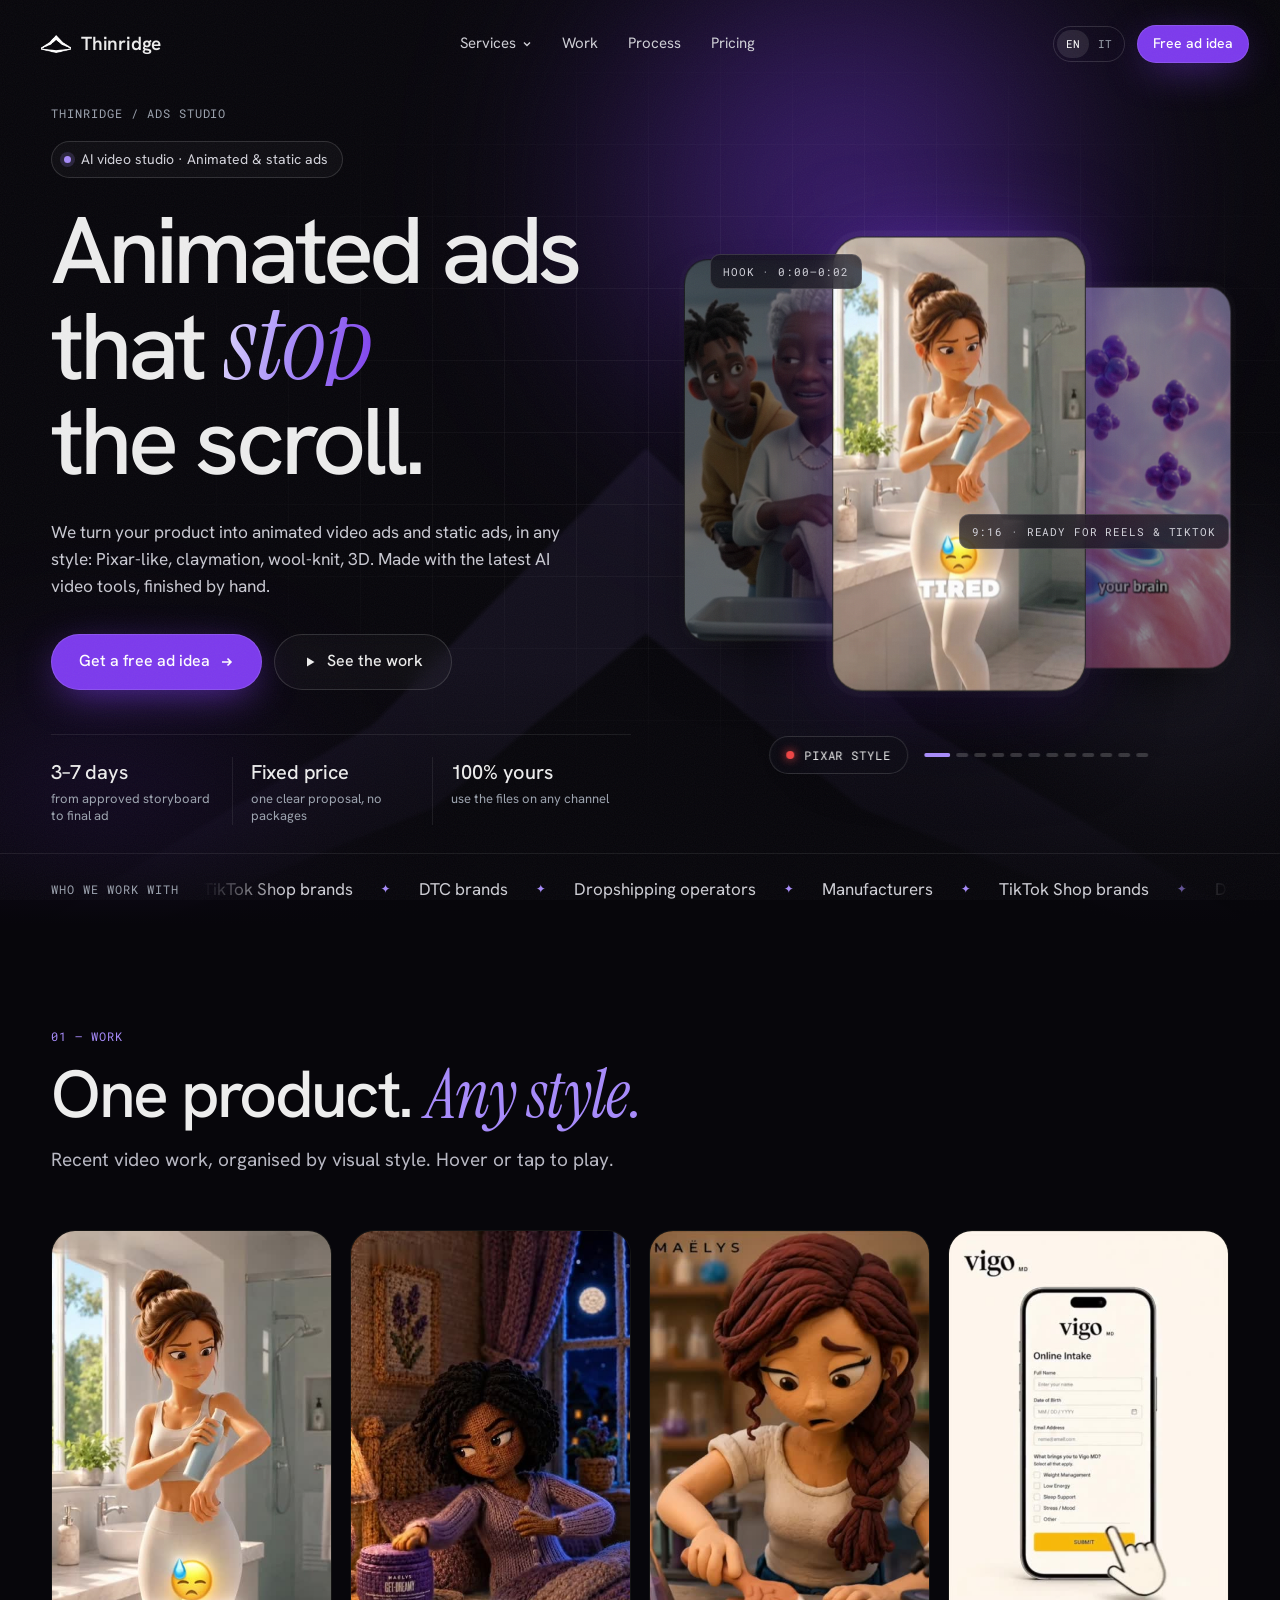
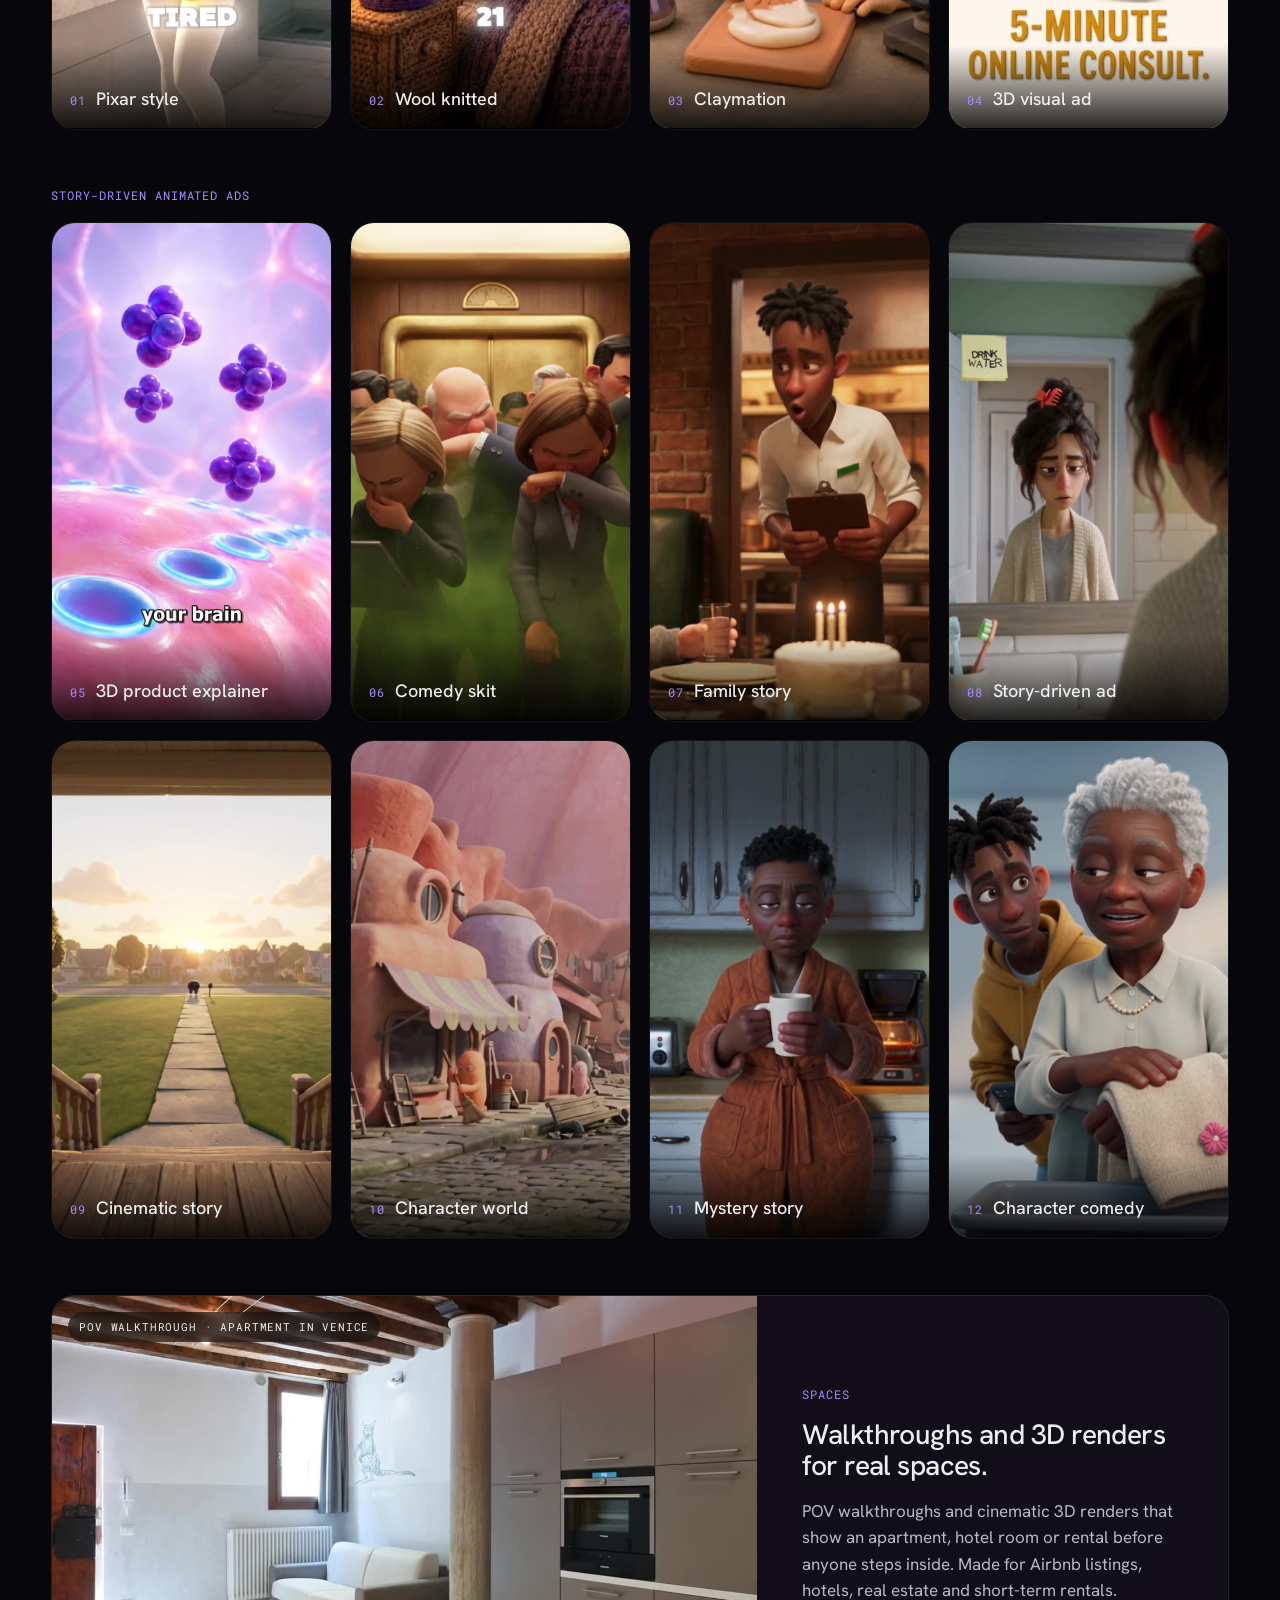
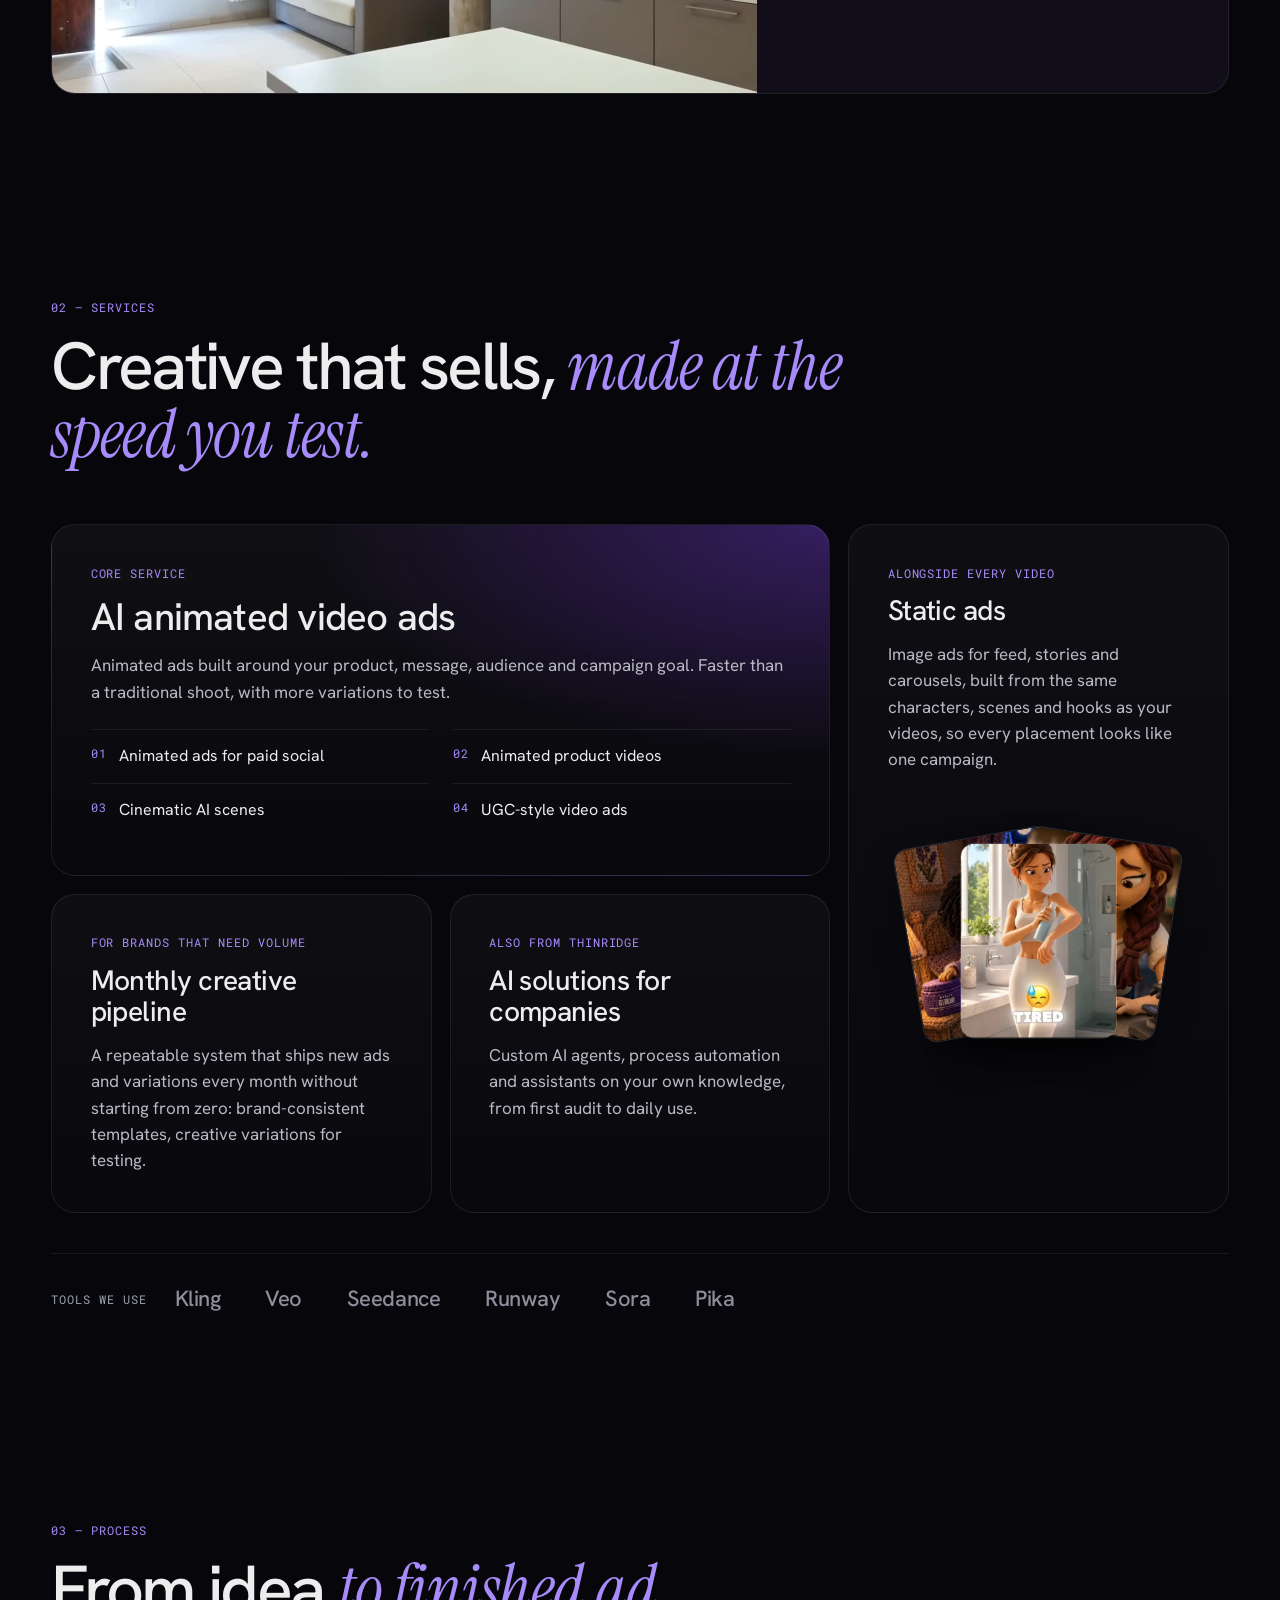
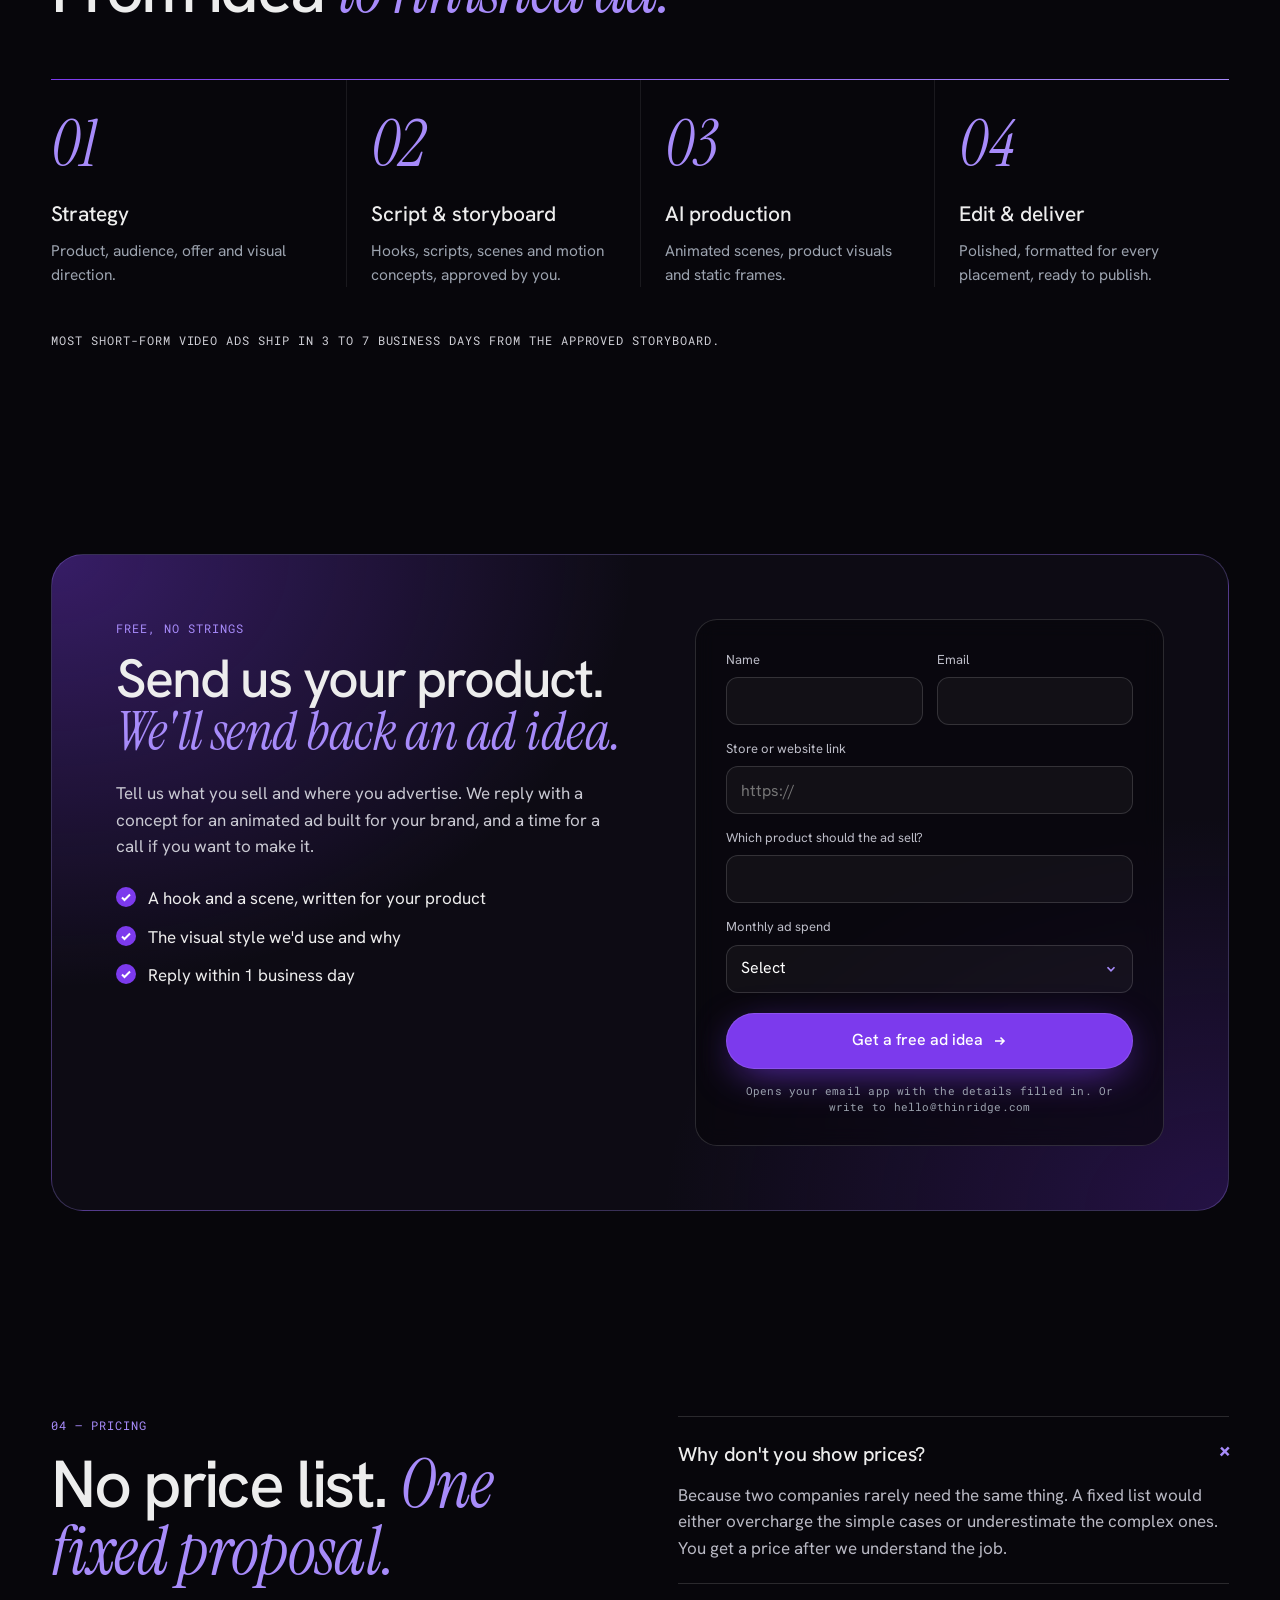
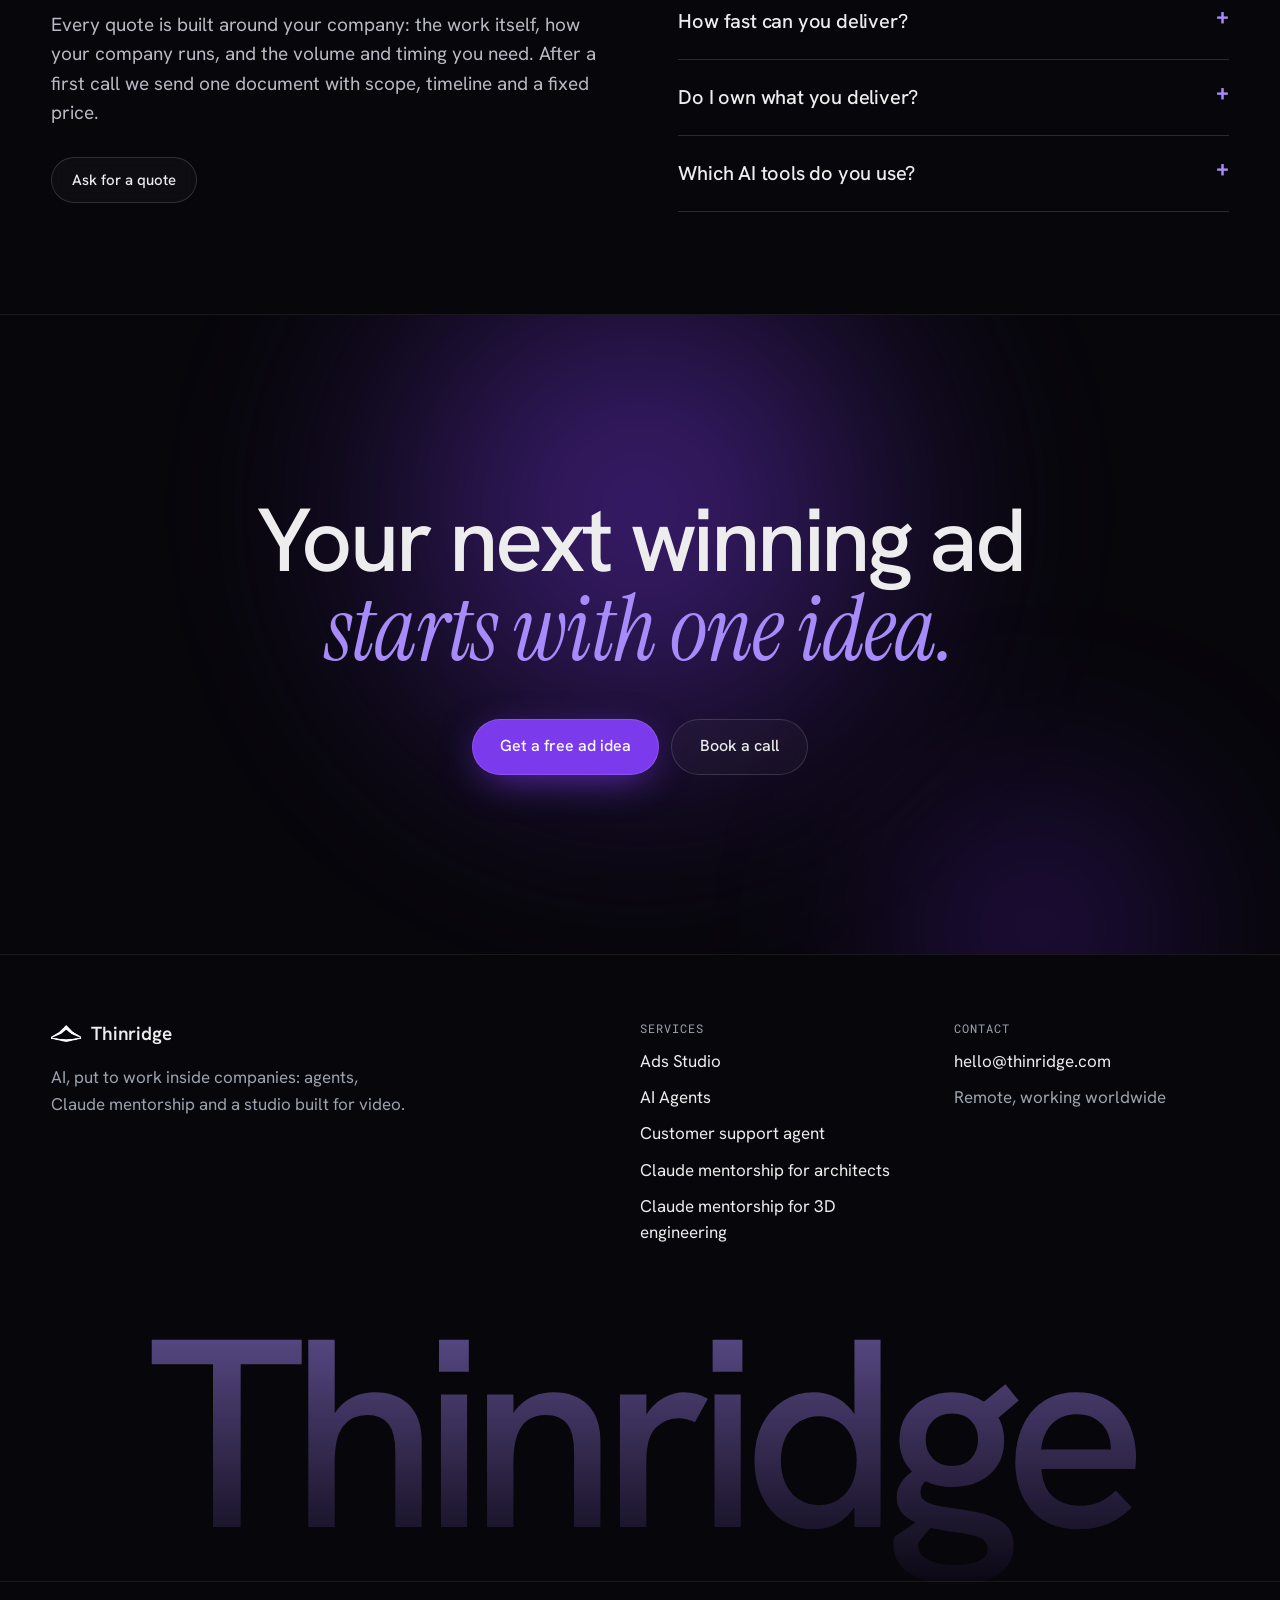
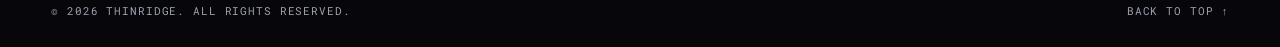
==== ads/index.html @ 6fb0a136 "Multi-page site: homepage, 5 service pages, Ads Studio moved to /ads/ with 8 new reels" ====
<!doctype html>
<html lang="en">
<head>
<meta charset="utf-8" />
<meta name="viewport" content="width=device-width, initial-scale=1, viewport-fit=cover" />
<title>Ads Studio — Thinridge · AI animated video ads &amp; static ads</title>
<meta name="description" content="Thinridge Ads Studio: AI animated video ads and static ads, made with the latest AI video tools and finished by hand." />
<meta name="theme-color" content="#07060b" />
<meta property="og:title" content="Ads Studio — Thinridge · AI animated video ads &amp; static ads" />
<meta property="og:description" content="Thinridge Ads Studio: AI animated video ads and static ads, made with the latest AI video tools and finished by hand." />
<meta property="og:image" content="../assets/og.jpg" />
<link rel="icon" type="image/svg+xml" href="../assets/favicon.svg" />
<link rel="preconnect" href="https://fonts.googleapis.com" />
<link rel="preconnect" href="https://fonts.gstatic.com" crossorigin />
<link href="https://fonts.googleapis.com/css2?family=Hanken+Grotesk:wght@400;500;600&family=Instrument+Serif:ital@0;1&family=Roboto+Mono:wght@400;500&display=swap" rel="stylesheet" />
<link rel="stylesheet" href="../styles.css" />
<link rel="preload" as="image" href="../assets/reel-clay.jpg" />
</head>
<body data-title-it="Ads Studio — Thinridge · Video ads animate e static ads con l’AI">
<div class="grain" aria-hidden="true"></div>
<header class="nav" id="nav">
  <a class="brand" href="../" aria-label="Thinridge home"><img src="../assets/mark-white.png" alt="" width="34" height="19" /><span>Thinridge</span></a>
  <nav class="nav-links" aria-label="Main">
    <div class="dd"><button class="dd-btn" aria-expanded="false" aria-haspopup="true"><span data-it="Servizi">Services</span><svg viewBox="0 0 10 10"><path d="M2 3.5 5 6.5 8 3.5" fill="none" stroke="currentColor" stroke-width="1.4"/></svg></button>
      <div class="dd-panel"><a href="../ads/" class="cur"><span class="dd-ico"><svg viewBox="0 0 24 24" fill="none" stroke="currentColor" stroke-width="1.6"><rect x="3" y="5" width="18" height="14" rx="3"/><path d="M10 9.2v5.6l4.8-2.8z" fill="currentColor"/></svg></span><span><b data-it="Ads Studio">Ads Studio</b><small data-it="Video ads animate e static ads con l’AI">AI animated video ads and static ads</small></span></a><a href="../ai-agents/"><span class="dd-ico"><svg viewBox="0 0 24 24" fill="none" stroke="currentColor" stroke-width="1.6"><circle cx="12" cy="12" r="3"/><circle cx="4.5" cy="5" r="1.8"/><circle cx="19.5" cy="5" r="1.8"/><circle cx="4.5" cy="19" r="1.8"/><circle cx="19.5" cy="19" r="1.8"/><path d="M6 6.3 9.8 10M18 6.3 14.2 10M6 17.7l3.8-3.7M18 17.7l-3.8-3.7"/></svg></span><span><b data-it="AI Agents">AI Agents</b><small data-it="Agenti su misura e automazione per la tua azienda">Custom agents and automation for your company</small></span></a><a href="../support-agent/"><span class="dd-ico"><svg viewBox="0 0 24 24" fill="none" stroke="currentColor" stroke-width="1.6"><path d="M4 5h16v11H9l-5 4z"/><path d="M8 9.5h8M8 12.5h5"/></svg></span><span><b data-it="Agente per il customer support">Customer support agent</b><small data-it="Un agente chat AI che risponde dalla tua conoscenza">An AI chat agent that answers from your knowledge</small></span></a><a href="../claude-for-architects/"><span class="dd-ico"><svg viewBox="0 0 24 24" fill="none" stroke="currentColor" stroke-width="1.6"><path d="M3 21h18M5 21V10l7-5 7 5v11M9 21v-6h6v6"/></svg></span><span><b data-it="Claude mentorship per architetti">Claude mentorship for architects</b><small data-it="Insegniamo agli studi di architettura a lavorare con Claude">Teaching architecture studios to work with Claude</small></span></a><a href="../claude-for-engineering/"><span class="dd-ico"><svg viewBox="0 0 24 24" fill="none" stroke="currentColor" stroke-width="1.6"><path d="M12 2.8 20 7.4v9.2L12 21.2 4 16.6V7.4z"/><path d="M4 7.4 12 12l8-4.6M12 12v9.2"/></svg></span><span><b data-it="Claude mentorship per l’ingegneria 3D">Claude mentorship for 3D engineering</b><small data-it="Claude nei flussi di lavoro 3D e strutturali">Claude for 3D and structural engineering workflows</small></span></a></div></div>
    <a href="#work" data-it="Lavori">Work</a><a href="#process" data-it="Processo">Process</a><a href="#pricing" data-it="Prezzi">Pricing</a>
  </nav>
  <div class="nav-right">
    <div class="lang" role="group" aria-label="Language"><button data-lang="en" class="on">EN</button><button data-lang="it">IT</button></div>
    <a class="btn btn-sm btn-primary" href="#idea" data-it="Idea gratis">Free ad idea</a>
    <button class="burger" aria-label="Menu" aria-expanded="false"><span></span><span></span></button>
  </div>
</header>
<div class="mobile-menu" id="mobileMenu">
  <a href="../">Home</a>
  <div class="mm-sub"><span class="mono" data-it="Servizi">Services</span><a href="../ads/" data-it="Ads Studio">Ads Studio</a><a href="../ai-agents/" data-it="AI Agents">AI Agents</a><a href="../support-agent/" data-it="Agente per il customer support">Customer support agent</a><a href="../claude-for-architects/" data-it="Claude mentorship per architetti">Claude mentorship for architects</a><a href="../claude-for-engineering/" data-it="Claude mentorship per l’ingegneria 3D">Claude mentorship for 3D engineering</a></div>
  <a href="#work" data-it="Lavori">Work</a><a href="#process" data-it="Processo">Process</a><a href="#pricing" data-it="Prezzi">Pricing</a>
  <a href="#idea" class="btn btn-primary" data-it="Idea gratis">Free ad idea</a>
</div>
<main id="top">
<!-- ================= HERO ================= -->
<section class="hero"><!-- ads -->
  <div class="hero-bg" aria-hidden="true">
    <div class="glow g1"></div><div class="glow g2"></div><div class="glow g3"></div>
    <div class="gridlines"></div>
    <img class="ridge" src="../assets/mark-violet.png" alt="" />
  </div>

  <div class="hero-inner">
    <div class="hero-copy">
      <p class="crumb mono reveal"><a href="../">Thinridge</a><span>/</span><span>Ads Studio</span></p><p class="eyebrow reveal"><span class="dot"></span><span data-i18n="hero.eyebrow">AI video studio · Animated &amp; static ads</span></p>
      <h1 class="hero-title">
        <span class="line"><span data-i18n="hero.t1">Animated ads</span></span>
        <span class="line"><span data-i18n="hero.t2">that</span> <em class="serif swap" id="swapWord">stop</em></span>
        <span class="line"><span data-i18n="hero.t3">the scroll.</span></span>
      </h1>
      <p class="hero-sub reveal" data-i18n="hero.sub">We turn your product into animated video ads and static ads, in any style: Pixar-like, claymation, wool-knit, 3D. Made with the latest AI video tools, finished by hand.</p>
      <div class="hero-ctas reveal">
        <a class="btn btn-primary btn-lg" href="#idea"><span data-i18n="cta.idea">Get a free ad idea</span><svg viewBox="0 0 14 14" aria-hidden="true"><path d="M2 7h9M7.5 3.5 11 7l-3.5 3.5" fill="none" stroke="currentColor" stroke-width="1.6"/></svg></a>
        <a class="btn btn-ghost btn-lg" href="#work"><svg viewBox="0 0 14 14" aria-hidden="true"><path d="M4 2.5v9l7.5-4.5z" fill="currentColor"/></svg><span data-i18n="cta.work">See the work</span></a>
      </div>
      <ul class="hero-facts reveal">
        <li><b data-i18n="fact.1a">3–7 days</b><span data-i18n="fact.1b">from approved storyboard to final ad</span></li>
        <li><b data-i18n="fact.2a">Fixed price</b><span data-i18n="fact.2b">one clear proposal, no packages</span></li>
        <li><b data-i18n="fact.3a">100% yours</b><span data-i18n="fact.3b">use the files on any channel</span></li>
      </ul>
    </div>

    <div class="hero-stage" id="stage" aria-label="Showreel">
      <div class="phones">
        <figure class="phone px" data-label="Pixar style" data-i18n-label="style.pixar"><video muted loop playsinline preload="none" poster="../assets/reel-clay.jpg" data-src="../assets/reel-clay.mp4"></video></figure>
        <figure class="phone px" data-label="3D product explainer" data-i18n-label="style.explainer"><video muted loop playsinline preload="none" poster="../assets/ad-qga4.jpg" data-src="../assets/ad-qga4.mp4"></video></figure>
        <figure class="phone px" data-label="Comedy skit" data-i18n-label="style.comedy"><video muted loop playsinline preload="none" poster="../assets/ad-aura.jpg" data-src="../assets/ad-aura.mp4"></video></figure>
        <figure class="phone px" data-label="Wool knitted" data-i18n-label="style.wool"><video muted loop playsinline preload="none" poster="../assets/reel-wool.jpg" data-src="../assets/reel-wool.mp4"></video></figure>
        <figure class="phone px" data-label="Family story" data-i18n-label="style.family"><video muted loop playsinline preload="none" poster="../assets/ad-twin.jpg" data-src="../assets/ad-twin.mp4"></video></figure>
        <figure class="phone px" data-label="Claymation" data-i18n-label="style.clay"><video muted loop playsinline preload="none" poster="../assets/reel-3d.jpg" data-src="../assets/reel-3d.mp4"></video></figure>
        <figure class="phone px" data-label="Story-driven ad" data-i18n-label="style.story"><video muted loop playsinline preload="none" poster="../assets/ad-mirror.jpg" data-src="../assets/ad-mirror.mp4"></video></figure>
        <figure class="phone px" data-label="Cinematic story" data-i18n-label="style.cinematic"><video muted loop playsinline preload="none" poster="../assets/ad-fullstop.jpg" data-src="../assets/ad-fullstop.mp4"></video></figure>
        <figure class="phone px" data-label="3D visual ad" data-i18n-label="style.3d"><video muted loop playsinline preload="none" poster="../assets/reel-pixar.jpg" data-src="../assets/reel-pixar.mp4"></video></figure>
        <figure class="phone px" data-label="Character world" data-i18n-label="style.characters"><video muted loop playsinline preload="none" poster="../assets/ad-gutfeeling.jpg" data-src="../assets/ad-gutfeeling.mp4"></video></figure>
        <figure class="phone px" data-label="Mystery story" data-i18n-label="style.mystery"><video muted loop playsinline preload="none" poster="../assets/ad-linda.jpg" data-src="../assets/ad-linda.mp4"></video></figure>
        <figure class="phone px" data-label="Character comedy" data-i18n-label="style.charcomedy"><video muted loop playsinline preload="none" poster="../assets/ad-whitepowder.jpg" data-src="../assets/ad-whitepowder.mp4"></video></figure>
      </div>
      <div class="stage-ui">
        <div class="style-pill"><span class="rec"></span><span class="mono" id="styleLabel">Pixar style</span></div>
        <div class="dots" id="dots"></div>
      </div>
      <div class="float-tag t1 mono"><span data-i18n="tag.hook">Hook</span> · 0:00–0:02</div>
      <div class="float-tag t2 mono"><span data-i18n="tag.format">9:16 · ready for Reels &amp; TikTok</span></div>
    </div>
  </div>

  <div class="hero-bottom">
    <span class="mono muted" data-i18n="hero.who">Who we work with</span>
    <div class="marquee"><div class="track">
      <span data-i18n="seg.1">TikTok Shop brands</span><i>✦</i><span data-i18n="seg.2">DTC brands</span><i>✦</i><span data-i18n="seg.3">Dropshipping operators</span><i>✦</i><span data-i18n="seg.4">Manufacturers</span><i>✦</i><span data-i18n="seg.1">TikTok Shop brands</span><i>✦</i><span data-i18n="seg.2">DTC brands</span><i>✦</i><span data-i18n="seg.3">Dropshipping operators</span><i>✦</i><span data-i18n="seg.4">Manufacturers</span><i>✦</i>
      <span data-i18n="seg.1">TikTok Shop brands</span><i>✦</i><span data-i18n="seg.2">DTC brands</span><i>✦</i><span data-i18n="seg.3">Dropshipping operators</span><i>✦</i><span data-i18n="seg.4">Manufacturers</span><i>✦</i><span data-i18n="seg.1">TikTok Shop brands</span><i>✦</i><span data-i18n="seg.2">DTC brands</span><i>✦</i><span data-i18n="seg.3">Dropshipping operators</span><i>✦</i><span data-i18n="seg.4">Manufacturers</span><i>✦</i>
    </div></div>
  </div>
</section>

<!-- ================= WORK ================= -->
<section class="section" id="work">
  <div class="wrap">
    <div class="sec-head">
      <p class="kicker mono">01 — <span data-i18n="nav.work">Work</span></p>
      <h2 class="reveal"><span data-i18n="work.t1">One product.</span> <em class="serif" data-i18n="work.t2">Any style.</em></h2>
      <p class="lead reveal" data-i18n="work.sub">Recent video work, organised by visual style. Hover or tap to play.</p>
    </div>
    <div class="reels">
      <article class="reel reveal"><video muted loop playsinline preload="none" poster="../assets/reel-clay.jpg" src="../assets/reel-clay.mp4"></video><div class="reel-cap"><span class="mono">01</span><b data-i18n="style.pixar">Pixar style</b></div></article>
      <article class="reel reveal"><video muted loop playsinline preload="none" poster="../assets/reel-wool.jpg" src="../assets/reel-wool.mp4"></video><div class="reel-cap"><span class="mono">02</span><b data-i18n="style.wool">Wool knitted</b></div></article>
      <article class="reel reveal"><video muted loop playsinline preload="none" poster="../assets/reel-3d.jpg" src="../assets/reel-3d.mp4"></video><div class="reel-cap"><span class="mono">03</span><b data-i18n="style.clay">Claymation</b></div></article>
      <article class="reel reveal"><video muted loop playsinline preload="none" poster="../assets/reel-pixar.jpg" src="../assets/reel-pixar.mp4"></video><div class="reel-cap"><span class="mono">04</span><b data-i18n="style.3d">3D visual ad</b></div></article>
    </div>

    <p class="kicker mono reveal" style="margin:56px 0 18px" data-i18n="work.more">Story-driven animated ads</p>
    <div class="reels"><article class="reel reveal"><video muted loop playsinline preload="none" poster="../assets/ad-qga4.jpg" src="../assets/ad-qga4.mp4"></video><div class="reel-cap"><span class="mono">05</span><b data-i18n="style.explainer">3D product explainer</b></div></article><article class="reel reveal"><video muted loop playsinline preload="none" poster="../assets/ad-aura.jpg" src="../assets/ad-aura.mp4"></video><div class="reel-cap"><span class="mono">06</span><b data-i18n="style.comedy">Comedy skit</b></div></article><article class="reel reveal"><video muted loop playsinline preload="none" poster="../assets/ad-twin.jpg" src="../assets/ad-twin.mp4"></video><div class="reel-cap"><span class="mono">07</span><b data-i18n="style.family">Family story</b></div></article><article class="reel reveal"><video muted loop playsinline preload="none" poster="../assets/ad-mirror.jpg" src="../assets/ad-mirror.mp4"></video><div class="reel-cap"><span class="mono">08</span><b data-i18n="style.story">Story-driven ad</b></div></article><article class="reel reveal"><video muted loop playsinline preload="none" poster="../assets/ad-fullstop.jpg" src="../assets/ad-fullstop.mp4"></video><div class="reel-cap"><span class="mono">09</span><b data-i18n="style.cinematic">Cinematic story</b></div></article><article class="reel reveal"><video muted loop playsinline preload="none" poster="../assets/ad-gutfeeling.jpg" src="../assets/ad-gutfeeling.mp4"></video><div class="reel-cap"><span class="mono">10</span><b data-i18n="style.characters">Character world</b></div></article><article class="reel reveal"><video muted loop playsinline preload="none" poster="../assets/ad-linda.jpg" src="../assets/ad-linda.mp4"></video><div class="reel-cap"><span class="mono">11</span><b data-i18n="style.mystery">Mystery story</b></div></article><article class="reel reveal"><video muted loop playsinline preload="none" poster="../assets/ad-whitepowder.jpg" src="../assets/ad-whitepowder.mp4"></video><div class="reel-cap"><span class="mono">12</span><b data-i18n="style.charcomedy">Character comedy</b></div></article></div>

    <article class="spaces reveal" style="margin-top:56px">
      <div class="spaces-media"><video muted loop playsinline preload="none" poster="../assets/space-walkthrough.jpg" src="../assets/space-walkthrough.mp4"></video><span class="mono chip" data-i18n="spaces.chip">POV walkthrough · Apartment in Venice</span></div>
      <div class="spaces-copy">
        <p class="kicker mono" data-i18n="spaces.k">Spaces</p>
        <h3 data-i18n="spaces.t">Walkthroughs and 3D renders for real spaces.</h3>
        <p data-i18n="spaces.p">POV walkthroughs and cinematic 3D renders that show an apartment, hotel room or rental before anyone steps inside. Made for Airbnb listings, hotels, real estate and short-term rentals.</p>
      </div>
    </article>
  </div>
</section>

<!-- ================= SERVICES ================= -->
<section class="section" id="services">
  <div class="wrap">
    <div class="sec-head">
      <p class="kicker mono">02 — <span data-i18n="nav.services">Services</span></p>
      <h2 class="reveal"><span data-i18n="svc.t1">Creative that sells,</span> <em class="serif" data-i18n="svc.t2">made at the speed you test.</em></h2>
    </div>
    <div class="bento">
      <article class="card c-video reveal">
        <p class="kicker mono" data-i18n="svc.v.k">Core service</p>
        <h3 data-i18n="svc.v.t">AI animated video ads</h3>
        <p data-i18n="svc.v.p">Animated ads built around your product, message, audience and campaign goal. Faster than a traditional shoot, with more variations to test.</p>
        <ul class="formats">
          <li><span class="mono">01</span><span data-i18n="fmt.1">Animated ads for paid social</span></li>
          <li><span class="mono">02</span><span data-i18n="fmt.2">Animated product videos</span></li>
          <li><span class="mono">03</span><span data-i18n="fmt.3">Cinematic AI scenes</span></li>
          <li><span class="mono">04</span><span data-i18n="fmt.4">UGC-style video ads</span></li>
        </ul>
      </article>
      <article class="card c-static reveal">
        <p class="kicker mono" data-i18n="svc.s.k">Alongside every video</p>
        <h3 data-i18n="svc.s.t">Static ads</h3>
        <p data-i18n="svc.s.p">Image ads for feed, stories and carousels, built from the same characters, scenes and hooks as your videos, so every placement looks like one campaign.</p>
        <div class="static-stack" aria-hidden="true">
          <img src="../assets/reel-wool.jpg" alt="" loading="lazy" /><img src="../assets/reel-3d.jpg" alt="" loading="lazy" /><img src="../assets/reel-clay.jpg" alt="" loading="lazy" />
        </div>
      </article>
      <article class="card c-pipe reveal">
        <p class="kicker mono" data-i18n="svc.p.k">For brands that need volume</p>
        <h3 data-i18n="svc.p.t">Monthly creative pipeline</h3>
        <p data-i18n="svc.p.p">A repeatable system that ships new ads and variations every month without starting from zero: brand-consistent templates, creative variations for testing.</p>
      </article>
      <article class="card c-ai reveal">
        <p class="kicker mono" data-i18n="svc.a.k">Also from Thinridge</p>
        <h3 data-i18n="svc.a.t">AI solutions for companies</h3>
        <p data-i18n="svc.a.p">Custom AI agents, process automation and assistants on your own knowledge, from first audit to daily use.</p>
      </article>
    </div>
    <div class="tools reveal">
      <span class="mono muted" data-i18n="tools">Tools we use</span>
      <ul><li>Kling</li><li>Veo</li><li>Seedance</li><li>Runway</li><li>Sora</li><li>Pika</li></ul>
    </div>
  </div>
</section>

<!-- ================= PROCESS ================= -->
<section class="section" id="process">
  <div class="wrap">
    <div class="sec-head">
      <p class="kicker mono">03 — <span data-i18n="nav.process">Process</span></p>
      <h2 class="reveal"><span data-i18n="proc.t1">From idea</span> <em class="serif" data-i18n="proc.t2">to finished ad.</em></h2>
    </div>
    <ol class="steps">
      <li class="reveal"><span class="num serif">01</span><h4 data-i18n="st.1t">Strategy</h4><p data-i18n="st.1p">Product, audience, offer and visual direction.</p></li>
      <li class="reveal"><span class="num serif">02</span><h4 data-i18n="st.2t">Script &amp; storyboard</h4><p data-i18n="st.2p">Hooks, scripts, scenes and motion concepts, approved by you.</p></li>
      <li class="reveal"><span class="num serif">03</span><h4 data-i18n="st.3t">AI production</h4><p data-i18n="st.3p">Animated scenes, product visuals and static frames.</p></li>
      <li class="reveal"><span class="num serif">04</span><h4 data-i18n="st.4t">Edit &amp; deliver</h4><p data-i18n="st.4p">Polished, formatted for every placement, ready to publish.</p></li>
    </ol>
    <p class="steps-note mono reveal" data-i18n="proc.note">Most short-form video ads ship in 3 to 7 business days from the approved storyboard.</p>
  </div>
</section>

<!-- ================= FREE IDEA ================= -->
<section class="section" id="idea">
  <div class="wrap">
    <div class="offer reveal">
      <div class="offer-copy">
        <p class="kicker mono" data-i18n="idea.k">Free, no strings</p>
        <h2><span data-i18n="idea.t1">Send us your product.</span> <em class="serif" data-i18n="idea.t2">We'll send back an ad idea.</em></h2>
        <p data-i18n="idea.p">Tell us what you sell and where you advertise. We reply with a concept for an animated ad built for your brand, and a time for a call if you want to make it.</p>
        <ul class="ticks">
          <li data-i18n="idea.l1">A hook and a scene, written for your product</li>
          <li data-i18n="idea.l2">The visual style we'd use and why</li>
          <li data-i18n="idea.l3">Reply within 1 business day</li>
        </ul>
      </div>
      <form class="form" id="ideaForm" data-mailto="Free ad idea" novalidate>
        <label><span data-i18n="f.name">Name</span><input name="name" autocomplete="name" required /></label>
        <label><span data-i18n="f.email">Email</span><input name="email" type="email" autocomplete="email" required /></label>
        <label class="full"><span data-i18n="f.link">Store or website link</span><input name="link" type="url" placeholder="https://" /></label>
        <label class="full"><span data-i18n="f.product">Which product should the ad sell?</span><input name="product" /></label>
        <label class="full"><span data-i18n="f.budget">Monthly ad spend</span>
          <select name="budget">
            <option value="" data-i18n="f.b0">Select</option>
            <option>&lt; €1k</option><option>€1k – €5k</option><option>€5k – €20k</option><option>€20k+</option>
          </select>
        </label>
        <button class="btn btn-primary btn-lg full" type="submit"><span data-i18n="cta.idea">Get a free ad idea</span><svg viewBox="0 0 14 14" aria-hidden="true"><path d="M2 7h9M7.5 3.5 11 7l-3.5 3.5" fill="none" stroke="currentColor" stroke-width="1.6"/></svg></button>
        <p class="form-note mono full" id="formNote" data-i18n="f.note">Opens your email app with the details filled in. Or write to hello@thinridge.com</p>
      </form>
    </div>
  </div>
</section>

<!-- ================= PRICING / FAQ ================= -->
<section class="section" id="pricing">
  <div class="wrap two">
    <div>
      <p class="kicker mono">04 — <span data-i18n="nav.pricing">Pricing</span></p>
      <h2 class="reveal"><span data-i18n="pr.t1">No price list.</span> <em class="serif" data-i18n="pr.t2">One fixed proposal.</em></h2>
      <p class="lead reveal" data-i18n="pr.p">Every quote is built around your company: the work itself, how your company runs, and the volume and timing you need. After a first call we send one document with scope, timeline and a fixed price.</p>
      <a class="btn btn-ghost reveal" href="mailto:hello@thinridge.com?subject=Quote%20request" data-i18n="cta.quote">Ask for a quote</a>
    </div>
    <div class="faq">
      <details class="reveal" open><summary data-i18n="q1">Why don't you show prices?</summary><p data-i18n="a1">Because two companies rarely need the same thing. A fixed list would either overcharge the simple cases or underestimate the complex ones. You get a price after we understand the job.</p></details>
      <details class="reveal"><summary data-i18n="q2">How fast can you deliver?</summary><p data-i18n="a2">It depends on the scope. Most short-form video ads ship in 3 to 7 business days from the approved storyboard; larger projects follow a timeline agreed in the proposal.</p></details>
      <details class="reveal"><summary data-i18n="q3">Do I own what you deliver?</summary><p data-i18n="a3">Yes. Final videos and images are yours to use across paid ads, social and your own channels.</p></details>
      <details class="reveal"><summary data-i18n="q4">Which AI tools do you use?</summary><p data-i18n="a4">We work with the latest AI video tools, including Kling, Veo, Seedance, Runway, Sora and Pika, combined with creative direction, scene design and careful editing.</p></details>
    </div>
  </div>
</section>

<!-- ================= FINAL CTA ================= -->
<section class="final">
  <div class="final-bg" aria-hidden="true"><div class="glow g1"></div><div class="glow g2"></div></div>
  <div class="wrap center">
    <h2 class="reveal"><span data-i18n="fin.t1">Your next winning ad</span><br/><em class="serif" data-i18n="fin.t2">starts with one idea.</em></h2>
    <div class="hero-ctas center reveal">
      <a class="btn btn-primary btn-lg" href="#idea" data-i18n="cta.idea">Get a free ad idea</a>
      <a class="btn btn-ghost btn-lg" id="bookCall" href="mailto:hello@thinridge.com?subject=Book%20a%20call" data-i18n="cta.call">Book a call</a>
    </div>
  </div>
</section>
</main>
<footer class="footer">
  <div class="wrap foot-grid">
    <div>
      <a class="brand" href="../"><img src="../assets/mark-white.png" alt="" width="34" height="19" /><span>Thinridge</span></a>
      <p class="muted" data-it="Mettiamo l’AI al lavoro dentro le aziende: agenti, mentorship su Claude e uno studio fatto per il video.">AI, put to work inside companies: agents, Claude mentorship and a studio built for video.</p>
    </div>
    <div><p class="mono muted" data-it="Servizi">Services</p><a href="../ads/" data-it="Ads Studio">Ads Studio</a><a href="../ai-agents/" data-it="AI Agents">AI Agents</a><a href="../support-agent/" data-it="Agente per il customer support">Customer support agent</a><a href="../claude-for-architects/" data-it="Claude mentorship per architetti">Claude mentorship for architects</a><a href="../claude-for-engineering/" data-it="Claude mentorship per l’ingegneria 3D">Claude mentorship for 3D engineering</a></div>
    <div><p class="mono muted" data-it="Contatti">Contact</p><a href="mailto:hello@thinridge.com">hello@thinridge.com</a><span class="muted" data-it="Da remoto, in tutto il mondo">Remote, working worldwide</span></div>
  </div>
  <div class="wordmark" aria-hidden="true">Thinridge</div>
  <div class="wrap foot-bottom mono muted"><span>© 2026 Thinridge. <span data-it="Tutti i diritti riservati.">All rights reserved.</span></span><a href="#top" data-it="Torna su ↑">Back to top ↑</a></div>
</footer>
<script src="ads-it.js"></script>
<script src="../main.js" defer></script>
</body>
</html>
---- styles.css ----
:root{
  --bg:#07060b; --bg2:#0d0b14; --card:#110e1a; --line:rgba(255,255,255,.08); --line2:rgba(255,255,255,.14);
  --text:#ededed; --muted:#9ca3af; --v:#7c3aed; --v2:#a78bfa; --v3:#ddd6fe; --v4:#5b21b6;
  --sans:"Hanken Grotesk",-apple-system,system-ui,"Helvetica Neue",Arial,sans-serif;
  --serif:"Instrument Serif",Georgia,serif; --mono:"Roboto Mono",Menlo,Consolas,monospace;
  --ease:cubic-bezier(.2,.8,.2,1); --pad:clamp(20px,4vw,56px);
}
*{box-sizing:border-box;margin:0;padding:0}
html{scroll-behavior:smooth;-webkit-text-size-adjust:100%;overflow-x:clip}
body{background:var(--bg);color:var(--text);font-family:var(--sans);font-size:17px;line-height:1.55;-webkit-font-smoothing:antialiased;overflow-x:hidden}
img,video{display:block;max-width:100%}
a{color:inherit;text-decoration:none}
button{font:inherit;color:inherit;background:none;border:0;cursor:pointer}
.serif{font-family:var(--serif);font-style:italic;font-weight:400;letter-spacing:-.01em}
.mono{font-family:var(--mono);font-size:12px;letter-spacing:.08em;text-transform:uppercase}
.muted{color:var(--muted)}
.wrap{max-width:1280px;margin:0 auto;padding:0 var(--pad)}
.center{text-align:center;justify-content:center}
.grain{position:fixed;inset:0;pointer-events:none;z-index:100;opacity:.05;background-image:url("data:image/svg+xml,%3Csvg xmlns='http://www.w3.org/2000/svg' width='160' height='160'%3E%3Cfilter id='n'%3E%3CfeTurbulence type='fractalNoise' baseFrequency='.9' numOctaves='2' stitchTiles='stitch'/%3E%3C/filter%3E%3Crect width='100%25' height='100%25' filter='url(%23n)'/%3E%3C/svg%3E")}

/* buttons */
.btn{display:inline-flex;align-items:center;gap:10px;height:46px;padding:0 20px;border-radius:999px;font-weight:500;font-size:15px;white-space:nowrap;transition:transform .35s var(--ease),background .3s,box-shadow .35s,border-color .3s}
.btn svg{width:14px;height:14px;transition:transform .35s var(--ease)}
.btn:hover svg{transform:translateX(3px)}
.btn-lg{height:56px;padding:0 28px;font-size:16px}
.btn-sm{height:38px;padding:0 16px;font-size:14px}
.btn-primary{background:var(--v);color:#fff;box-shadow:0 0 0 1px rgba(255,255,255,.12) inset,0 10px 40px -10px rgba(124,58,237,.8)}
.btn-primary:hover{background:#8b4cf6;transform:translateY(-2px);box-shadow:0 0 0 1px rgba(255,255,255,.2) inset,0 16px 50px -10px rgba(124,58,237,.95)}
.btn-ghost{border:1px solid var(--line2);background:rgba(255,255,255,.03);backdrop-filter:blur(8px)}
.btn-ghost:hover{border-color:var(--v2);transform:translateY(-2px)}

/* nav */
.nav{position:fixed;top:14px;left:50%;transform:translateX(-50%);z-index:50;width:min(1240px,calc(100% - 24px));display:flex;align-items:center;justify-content:space-between;gap:16px;padding:10px 10px 10px 20px;border-radius:999px;border:1px solid transparent;transition:background .4s,border-color .4s,backdrop-filter .4s}
.nav.scrolled{background:rgba(13,11,20,.72);border-color:var(--line);backdrop-filter:blur(16px) saturate(140%)}
.brand{display:inline-flex;align-items:center;gap:10px;font-weight:600;font-size:19px;letter-spacing:-.01em}
.brand img{width:30px;height:auto}
.nav-links{display:flex;gap:30px;font-size:15px;color:#cfcfd6}
.nav-links a{position:relative}
.nav-links a::after{content:"";position:absolute;left:0;right:0;bottom:-4px;height:1px;background:var(--v2);transform:scaleX(0);transform-origin:left;transition:transform .35s var(--ease)}
.nav-links a:hover::after{transform:scaleX(1)}
.nav-right{display:flex;align-items:center;gap:12px}
.lang{display:flex;border:1px solid var(--line2);border-radius:999px;padding:3px}
.lang button{font-family:var(--mono);font-size:11px;padding:5px 9px;border-radius:999px;color:var(--muted)}
.lang button.on{background:rgba(255,255,255,.1);color:#fff}
.burger{display:none;width:38px;height:38px;border-radius:50%;border:1px solid var(--line2);position:relative}
.burger span{position:absolute;left:11px;right:11px;height:1.5px;background:#fff;transition:transform .3s}
.burger span:first-child{top:15px}.burger span:last-child{top:21px}
.burger[aria-expanded=true] span:first-child{transform:translateY(3px) rotate(45deg)}
.burger[aria-expanded=true] span:last-child{transform:translateY(-3px) rotate(-45deg)}
.mobile-menu{position:fixed;inset:0;z-index:40;background:rgba(7,6,11,.96);backdrop-filter:blur(10px);display:flex;flex-direction:column;justify-content:center;align-items:flex-start;gap:22px;padding:0 28px;font-size:34px;opacity:0;pointer-events:none;transition:opacity .35s}
.mobile-menu.open{opacity:1;pointer-events:auto}
.mobile-menu .btn{font-size:16px;margin-top:12px}

/* hero */
.hero{position:relative;min-height:100vh;min-height:100svh;display:flex;flex-direction:column;overflow:hidden;isolation:isolate}
.hero-bg{position:absolute;inset:0;z-index:-1}
.hero-bg::after{content:"";position:absolute;left:0;right:0;bottom:0;height:28%;background:linear-gradient(transparent,var(--bg))}
.glow{position:absolute;border-radius:50%;filter:blur(90px);opacity:.55}
.hero .g1{width:56vw;height:56vw;left:38%;top:-18%;background:radial-gradient(circle,#7c3aed 0%,rgba(124,58,237,0) 65%);animation:drift 18s ease-in-out infinite alternate}
.hero .g2{width:40vw;height:40vw;left:-12%;bottom:-25%;background:radial-gradient(circle,#5b21b6 0%,rgba(91,33,182,0) 65%);animation:drift 22s ease-in-out infinite alternate-reverse}
.hero .g3{width:28vw;height:28vw;right:-6%;bottom:6%;background:radial-gradient(circle,#c4b5fd 0%,rgba(196,181,253,0) 60%);opacity:.22;animation:drift 26s ease-in-out infinite alternate}
@keyframes drift{to{transform:translate3d(-6%,8%,0) scale(1.12)}}
.gridlines{position:absolute;inset:0;background-image:linear-gradient(var(--line) 1px,transparent 1px),linear-gradient(90deg,var(--line) 1px,transparent 1px);background-size:72px 72px;mask-image:radial-gradient(ellipse 70% 60% at 60% 45%,#000 20%,transparent 75%);-webkit-mask-image:radial-gradient(ellipse 70% 60% at 60% 45%,#000 20%,transparent 75%);opacity:.6}
.ridge{position:absolute;width:min(1200px,96vw);left:50%;bottom:-22%;transform:translateX(-50%);opacity:.07;filter:blur(1px)}
.hero-inner{flex:1;display:grid;grid-template-columns:1.05fr .95fr;align-items:center;gap:40px;max-width:1320px;width:100%;margin:0 auto;padding:104px var(--pad) 28px}
.eyebrow{display:inline-flex;align-items:center;gap:10px;padding:7px 14px 7px 12px;border:1px solid var(--line2);border-radius:999px;background:rgba(255,255,255,.03);font-size:14px;color:#d4d4dc;margin-bottom:28px}
.dot{width:7px;height:7px;border-radius:50%;background:var(--v2);box-shadow:0 0 0 4px rgba(167,139,250,.18);animation:pulse 2s infinite}
@keyframes pulse{50%{box-shadow:0 0 0 7px rgba(167,139,250,0)}}
.hero-title{font-weight:500;font-size:clamp(48px,7.4vw,112px);line-height:.94;letter-spacing:-.045em}
.hero-title .line{display:block;overflow:hidden;padding-bottom:.06em}
.hero-title .line>*{display:inline-block}
.hero-title .line{transform:translateY(0)}
.js .hero-title .line>span,.js .hero-title .line>em{transform:translateY(110%);transition:transform 1.1s var(--ease)}
.js.loaded .hero-title .line>span,.js.loaded .hero-title .line>em{transform:none}
.js.loaded .hero-title .line:nth-child(2)>*{transition-delay:.08s}
.js.loaded .hero-title .line:nth-child(3)>*{transition-delay:.16s}
.hero-title em{color:var(--v2);font-size:1.12em;line-height:.8;padding-right:.06em;background:linear-gradient(100deg,#ddd6fe 0%,#a78bfa 45%,#7c3aed 100%);-webkit-background-clip:text;background-clip:text;color:transparent}
.swap{min-width:2.2ch}
.swap.out{animation:swapOut .45s var(--ease) forwards}
.swap.in{animation:swapIn .6s var(--ease) forwards}
@keyframes swapOut{to{opacity:0;transform:translateY(-40%);filter:blur(6px)}}
@keyframes swapIn{from{opacity:0;transform:translateY(40%);filter:blur(6px)}to{opacity:1;transform:none;filter:none}}
.hero-sub{max-width:520px;margin-top:28px;font-size:clamp(17px,1.35vw,20px);color:#c9c9d2}
.hero-ctas{display:flex;flex-wrap:wrap;gap:12px;margin-top:34px}
.hero-facts{list-style:none;display:flex;gap:0;margin-top:44px;border-top:1px solid var(--line);padding-top:22px;max-width:580px}
.hero-facts li{flex:1;padding-right:18px;display:flex;flex-direction:column;gap:2px}
.hero-facts li+li{padding-left:18px;border-left:1px solid var(--line)}
.hero-facts b{font-weight:500;font-size:20px;letter-spacing:-.01em}
.hero-facts span{font-size:13px;color:var(--muted);line-height:1.35}

/* stage */
.hero-stage{position:relative;height:min(620px,70vh);min-height:540px;perspective:1600px}
.phones{position:absolute;inset:0}
.phone{position:absolute;left:50%;top:50%;width:clamp(220px,20vw,290px);aspect-ratio:9/16;margin:0;border-radius:30px;overflow:hidden;background:#000;border:1px solid rgba(255,255,255,.14);box-shadow:0 40px 80px -30px rgba(0,0,0,.9),0 0 0 6px rgba(255,255,255,.03);transition:transform 1.1s var(--ease),opacity .9s var(--ease),filter .9s var(--ease),box-shadow .9s;will-change:transform;transform:translate(-50%,-50%)}
.phone video{width:100%;height:100%;object-fit:cover}
.phone::after{content:"";position:absolute;inset:0;border-radius:inherit;background:linear-gradient(180deg,rgba(255,255,255,.08),transparent 30%);pointer-events:none}
.phone.p0{transform:translate(-50%,-50%) translateZ(80px) rotateY(-8deg);z-index:4;box-shadow:0 50px 100px -30px rgba(0,0,0,.9),0 0 90px -20px rgba(124,58,237,.75),0 0 0 6px rgba(255,255,255,.04)}
.phone.p1{transform:translate(18%,-47%) translateZ(-80px) rotateY(-24deg) scale(.84);z-index:3;filter:brightness(.55) saturate(.85)}
.phone.p2{transform:translate(-118%,-53%) translateZ(-80px) rotateY(20deg) scale(.84);z-index:2;filter:brightness(.55) saturate(.85)}
.phone.p3{transform:translate(-50%,-62%) translateZ(-300px) scale(.7);z-index:1;filter:brightness(.3) blur(1px);opacity:.55}
.phone.px{transform:translate(-50%,-60%) translateZ(-420px) scale(.6);z-index:0;opacity:0;pointer-events:none}
.dots button.on{width:26px}
.dots button{transition:width .4s var(--ease)}
.stage-ui{position:absolute;left:50%;bottom:0;transform:translateX(-50%);display:flex;align-items:center;gap:16px;z-index:6}
.style-pill{display:flex;align-items:center;gap:10px;padding:9px 16px;border-radius:999px;background:rgba(13,11,20,.75);border:1px solid var(--line2);backdrop-filter:blur(10px);white-space:nowrap}
.rec{width:8px;height:8px;border-radius:50%;background:#ef4444;box-shadow:0 0 10px #ef4444;animation:pulse 1.6s infinite}
.dots{display:flex;gap:6px}
.dots button{width:12px;height:4px;border-radius:4px;background:rgba(255,255,255,.18);overflow:hidden;position:relative}
.dots button i{position:absolute;inset:0;background:var(--v2);transform:scaleX(0);transform-origin:left}
.dots button.on i{animation:fill var(--dur,4.5s) linear forwards}
@keyframes fill{to{transform:scaleX(1)}}
.float-tag{position:absolute;z-index:7;padding:8px 12px;border-radius:10px;background:rgba(13,11,20,.7);border:1px solid var(--line2);backdrop-filter:blur(10px);font-size:11px;color:#d4d4dc;animation:bob 6s ease-in-out infinite}
.float-tag.t1{left:4%;top:16%}
.float-tag.t2{right:0;top:58%;animation-delay:-3s}
@keyframes bob{50%{transform:translateY(-10px)}}
.hero-bottom{display:flex;align-items:center;gap:24px;padding:22px var(--pad);border-top:1px solid var(--line);max-width:1320px;width:100%;margin:0 auto}
.hero-bottom>.mono{white-space:nowrap}
.marquee{overflow:hidden;flex:1;mask-image:linear-gradient(90deg,transparent,#000 8%,#000 92%,transparent);-webkit-mask-image:linear-gradient(90deg,transparent,#000 8%,#000 92%,transparent)}
.track{display:flex;gap:28px;width:max-content;animation:marq 34s linear infinite;font-size:17px;color:#cfcfd6;white-space:nowrap}
.track i{color:var(--v2);font-style:normal;font-size:12px;align-self:center}
@keyframes marq{to{transform:translateX(-50%)}}

/* sections */
.section{padding:clamp(72px,8vw,120px) 0;position:relative}
.sec-head{display:grid;grid-template-columns:1fr;gap:16px;margin-bottom:56px;max-width:900px}
.kicker{color:var(--v2)}
h2{font-weight:500;font-size:clamp(38px,5.2vw,76px);line-height:1;letter-spacing:-.04em}
h2 em{color:var(--v2)}
h3{font-weight:500;font-size:clamp(24px,2.2vw,32px);line-height:1.1;letter-spacing:-.02em}
.lead{color:#b9b9c4;font-size:19px;max-width:640px}

/* work */
.reels{display:grid;grid-template-columns:repeat(4,1fr);gap:18px}
.reel{position:relative;aspect-ratio:9/16;border-radius:24px;overflow:hidden;background:#000;border:1px solid var(--line);cursor:pointer;transition:transform .6s var(--ease),border-color .4s}
.reel video{width:100%;height:100%;object-fit:cover;transition:transform 1.2s var(--ease)}
.reel:hover{transform:translateY(-6px);border-color:rgba(167,139,250,.5)}
.reel:hover video{transform:scale(1.03)}
.reel-cap{position:absolute;left:0;right:0;bottom:0;padding:40px 18px 16px;display:flex;align-items:baseline;gap:10px;background:linear-gradient(transparent,rgba(0,0,0,.85))}
.reel-cap b{font-weight:500;font-size:18px}
.reel-cap .mono{color:var(--v2)}
.spaces{margin-top:18px;display:grid;grid-template-columns:1.5fr 1fr;border:1px solid var(--line);border-radius:24px;overflow:hidden;background:var(--card)}
.spaces-media{position:relative;aspect-ratio:16/9;background:#000}
.spaces-media video{width:100%;height:100%;object-fit:cover}
.chip{position:absolute;left:16px;top:16px;padding:7px 11px;border-radius:999px;background:rgba(0,0,0,.55);backdrop-filter:blur(8px);font-size:10.5px}
.spaces-copy{padding:clamp(24px,3.5vw,48px);display:flex;flex-direction:column;justify-content:center;gap:16px}
.spaces-copy p:not(.kicker){color:#b9b9c4}

/* services */
.bento{display:grid;grid-template-columns:repeat(6,1fr);gap:18px}
.card{position:relative;border:1px solid var(--line);border-radius:24px;background:linear-gradient(180deg,rgba(255,255,255,.035),rgba(255,255,255,.01));padding:clamp(24px,3vw,40px);display:flex;flex-direction:column;gap:14px;overflow:hidden;transition:border-color .4s}
.card:hover{border-color:rgba(167,139,250,.4)}
.card>p:not(.kicker){color:#b9b9c4}
.c-video{grid-column:span 4;background:radial-gradient(120% 120% at 100% 0%,rgba(124,58,237,.35),transparent 55%),linear-gradient(180deg,rgba(255,255,255,.04),rgba(255,255,255,.01))}
.c-video h3{font-size:clamp(30px,3vw,44px)}
.c-static{grid-column:span 2;grid-row:span 2}
.c-pipe,.c-ai{grid-column:span 2}
.formats{list-style:none;display:grid;grid-template-columns:1fr 1fr;gap:0 24px;margin-top:10px}
.formats li{display:flex;gap:12px;padding:14px 0;border-top:1px solid var(--line);font-size:16px}
.formats .mono{color:var(--v2)}
.static-stack{position:relative;flex:1;min-height:260px;margin-top:10px}
.static-stack img{position:absolute;width:52%;aspect-ratio:4/5;object-fit:cover;border-radius:14px;border:1px solid var(--line2);box-shadow:0 20px 40px -10px rgba(0,0,0,.7);left:24%;top:8%;transition:transform .8s var(--ease)}
.static-stack img:nth-child(1){transform:rotate(-10deg) translateX(-34%)}
.static-stack img:nth-child(2){transform:rotate(9deg) translateX(34%)}
.static-stack img:nth-child(3){transform:translateY(8%)}
.c-static:hover .static-stack img:nth-child(1){transform:rotate(-14deg) translateX(-44%)}
.c-static:hover .static-stack img:nth-child(2){transform:rotate(13deg) translateX(44%)}
.tools{display:flex;align-items:center;gap:28px;flex-wrap:wrap;margin-top:40px;padding-top:28px;border-top:1px solid var(--line)}
.tools ul{list-style:none;display:flex;gap:clamp(18px,3.5vw,48px);flex-wrap:wrap;font-size:22px;font-weight:500;letter-spacing:-.02em;color:#8f8f9c}
.tools li{transition:color .3s}
.tools li:hover{color:#fff}

/* process */
.steps{list-style:none;display:grid;grid-template-columns:repeat(4,1fr);border-top:1px solid var(--line2);position:relative}
.steps::before{content:"";position:absolute;left:0;top:-1px;height:1px;width:var(--prog,0%);background:linear-gradient(90deg,var(--v),var(--v2));transition:width 1.6s var(--ease)}
.steps li{padding:32px 24px 0 0}
.steps li+li{padding-left:24px;border-left:1px solid var(--line)}
.num{display:block;font-size:64px;line-height:1;color:var(--v2);margin-bottom:22px}
.steps h4{font-weight:500;font-size:21px;margin-bottom:8px}
.steps p{color:var(--muted);font-size:15.5px}
.steps-note{margin-top:44px;color:#cfcfd6;font-size:12px}

/* offer */
.offer{display:grid;grid-template-columns:1.1fr 1fr;gap:clamp(28px,5vw,72px);padding:clamp(28px,5vw,64px);border-radius:32px;border:1px solid rgba(167,139,250,.28);background:radial-gradient(90% 120% at 0% 0%,rgba(124,58,237,.38),transparent 55%),radial-gradient(80% 100% at 100% 100%,rgba(91,33,182,.3),transparent 60%),var(--bg2);position:relative;overflow:hidden}
.offer h2{font-size:clamp(34px,4.2vw,60px);margin:14px 0 20px}
.offer-copy>p:not(.kicker){color:#c9c9d2;max-width:520px}
.ticks{list-style:none;margin-top:26px;display:grid;gap:12px}
.ticks li{display:flex;gap:12px;align-items:flex-start}
.ticks li::before{content:"";flex:none;width:20px;height:20px;margin-top:2px;border-radius:50%;background:var(--v) url("data:image/svg+xml,%3Csvg xmlns='http://www.w3.org/2000/svg' viewBox='0 0 20 20'%3E%3Cpath d='M6 10.5l2.5 2.5L14 7.5' fill='none' stroke='white' stroke-width='2'/%3E%3C/svg%3E") center/100% no-repeat}
.form{display:grid;grid-template-columns:1fr 1fr;gap:14px;align-content:start;background:rgba(7,6,11,.6);border:1px solid var(--line2);border-radius:22px;padding:clamp(20px,2.5vw,30px);backdrop-filter:blur(10px)}
.form .full{grid-column:1/-1}
.form label{display:flex;flex-direction:column;gap:7px;font-size:13px;color:#bdbdc8}
.form input,.form select{height:48px;border-radius:12px;border:1px solid var(--line2);background:rgba(255,255,255,.04);color:#fff;padding:0 14px;font:inherit;font-size:16px;outline:none;transition:border-color .3s,box-shadow .3s;width:100%;appearance:none;-webkit-appearance:none}
.form select{background-image:url("data:image/svg+xml,%3Csvg xmlns='http://www.w3.org/2000/svg' viewBox='0 0 12 12'%3E%3Cpath d='M3 4.5 6 7.5 9 4.5' fill='none' stroke='%23a78bfa' stroke-width='1.5'/%3E%3C/svg%3E");background-repeat:no-repeat;background-position:right 14px center;background-size:14px}
.form select option{background:#110e1a}
.form input:focus,.form select:focus{border-color:var(--v2);box-shadow:0 0 0 4px rgba(124,58,237,.2)}
.form input.err{border-color:#f87171}
.form button{justify-content:center;margin-top:6px}
.form-note{font-size:10.5px;color:var(--muted);text-align:center;text-transform:none;letter-spacing:.02em}

/* pricing */
.two{display:grid;grid-template-columns:1fr 1fr;gap:clamp(32px,6vw,96px);align-items:start}
.two h2{margin:16px 0 24px}
.two .btn{margin-top:30px}
.faq details{border-top:1px solid var(--line2);padding:22px 0}
.faq details:last-child{border-bottom:1px solid var(--line2)}
.faq summary{list-style:none;cursor:pointer;display:flex;justify-content:space-between;gap:20px;font-size:20px;font-weight:500;letter-spacing:-.01em}
.faq summary::-webkit-details-marker{display:none}
.faq summary::after{content:"+";font-family:var(--mono);color:var(--v2);font-size:22px;line-height:1;transition:transform .35s var(--ease)}
.faq details[open] summary::after{transform:rotate(45deg)}
.faq p{color:#b9b9c4;margin-top:12px;max-width:560px}

/* final */
.final{position:relative;padding:clamp(110px,14vw,200px) 0;overflow:hidden;border-top:1px solid var(--line)}
.final-bg{position:absolute;inset:0;z-index:-1}
.final .g1{width:60vw;height:60vw;left:20%;top:-30%;background:radial-gradient(circle,#7c3aed,transparent 65%)}
.final .g2{width:34vw;height:34vw;right:2%;bottom:-30%;background:radial-gradient(circle,#5b21b6,transparent 62%);opacity:.5}
.final h2{font-size:clamp(44px,7vw,110px)}
.final .hero-ctas{margin-top:44px}

/* footer */
.footer{border-top:1px solid var(--line);padding-top:64px;overflow:hidden}
.foot-grid{display:grid;grid-template-columns:2fr 1fr 1fr;gap:40px}
.foot-grid>div{display:flex;flex-direction:column;gap:10px}
.foot-grid>div:first-child p{max-width:360px;margin-top:6px}
.foot-grid a:hover{color:var(--v2)}
.wordmark{font-weight:500;font-size:clamp(80px,21vw,330px);letter-spacing:-.06em;line-height:.95;padding-bottom:.08em;text-align:center;margin-top:60px;background:linear-gradient(180deg,rgba(167,139,250,.55),rgba(124,58,237,.04));-webkit-background-clip:text;background-clip:text;color:transparent;user-select:none}
.foot-bottom{display:flex;justify-content:space-between;padding-top:20px;padding-bottom:28px;font-size:11px;border-top:1px solid var(--line);margin-top:-1px}

/* reveal */
.js .reveal{opacity:0;transform:translateY(26px);transition:opacity 1s var(--ease),transform 1s var(--ease)}
.js .reveal.in{opacity:1;transform:none}

/* responsive */
@media (max-width:1080px){
  .nav-links{display:none}
  .hero-inner{grid-template-columns:1fr;padding-top:118px;gap:28px}
  .hero-stage{height:520px;min-height:0}
  .reels{grid-template-columns:repeat(2,1fr)}
  .c-video{grid-column:span 6}.c-static{grid-column:span 6;grid-row:auto}.c-pipe,.c-ai{grid-column:span 3}
  .static-stack{min-height:300px}.static-stack img{width:30%;left:35%}
  .offer{grid-template-columns:1fr}
  .two{grid-template-columns:1fr}
}
@media (max-width:720px){
  body{font-size:16px}
  .nav{top:10px;padding:8px 8px 8px 16px}
  .nav-right .btn-sm{display:none}
  .burger{display:block}
  .hero-inner{padding-top:104px}
  .eyebrow{font-size:12.5px;margin-bottom:22px}
  .hero-title{font-size:clamp(46px,13.6vw,72px)}
  .hero-inner{display:flex;flex-direction:column;align-items:stretch;gap:0}
  .hero-copy{display:contents}
  .eyebrow{order:1;align-self:flex-start}.hero-title{order:2}.hero-stage{order:3}.hero .hero-ctas{order:4}.hero-sub{order:5}.hero-facts{order:6}
  .hero .hero-ctas{margin-top:18px;flex-wrap:nowrap}
  .hero .hero-ctas .btn{flex:1 1 auto;justify-content:center;height:54px}
  .hero .hero-ctas .btn-ghost{display:none}
  .hero-sub{margin-top:26px}
  .final h2{font-size:38px}
  .final .hero-ctas{flex-direction:column}
  .final .hero-ctas .btn{justify-content:center}
  .hero-facts{margin-top:32px}
  .hero-facts li{padding-right:10px}.hero-facts li+li{padding-left:10px}
  .hero-facts b{font-size:16px}.hero-facts span{font-size:12px}
  .hero-stage{height:400px;margin-top:8px}
  .phone{width:188px;border-radius:22px}
  .stage-ui{bottom:-4px}
  .float-tag.t2{display:none}
  .phone.p1{transform:translate(-4%,-47%) translateZ(-60px) rotateY(-22deg) scale(.8)}
  .phone.p2{transform:translate(-96%,-53%) translateZ(-60px) rotateY(18deg) scale(.8)}
  .float-tag.t1{left:0;top:10%}
  .hero-bottom{flex-direction:column;align-items:flex-start;gap:12px}
  .marquee{width:100%}
  .reels{gap:12px}.reel{border-radius:18px}
  .reel-cap{padding:30px 12px 12px}.reel-cap b{font-size:15px}
  .spaces{grid-template-columns:1fr}
  .c-pipe,.c-ai{grid-column:span 6}
  .formats{grid-template-columns:1fr}
  .static-stack{min-height:240px}.static-stack img{width:42%;left:29%}
  .steps{grid-template-columns:1fr}
  .steps li,.steps li+li{padding:26px 0;border-left:0;border-bottom:1px solid var(--line)}
  .num{font-size:48px;margin-bottom:12px}
  .form{grid-template-columns:1fr}
  .foot-grid{grid-template-columns:1fr 1fr}
  .foot-grid>div:first-child{grid-column:1/-1}
  .foot-bottom{flex-direction:column;gap:8px}
}
@media (prefers-reduced-motion:reduce){
  *,*::before,*::after{animation:none!important;transition:none!important}
  .js .reveal,.js .hero-title .line>*{opacity:1!important;transform:none!important}
}

/* =================== MULTI-PAGE ADDITIONS =================== */
/* dropdown */
.dd{position:relative}
.dd-btn{display:inline-flex;align-items:center;gap:6px;font-size:15px;color:#cfcfd6}
.dd-btn svg{width:10px;height:10px;transition:transform .3s}
.dd.open .dd-btn svg,.dd:hover .dd-btn svg{transform:rotate(180deg)}
.dd-panel{position:absolute;top:calc(100% + 18px);left:50%;transform:translate(-50%,8px);width:560px;padding:10px;border-radius:20px;background:rgba(13,11,20,.96);border:1px solid var(--line2);backdrop-filter:blur(18px);box-shadow:0 30px 80px -20px rgba(0,0,0,.8);display:grid;grid-template-columns:1fr 1fr;gap:4px;opacity:0;pointer-events:none;transition:opacity .25s,transform .35s var(--ease)}
.dd-panel::before{content:"";position:absolute;left:0;right:0;top:-20px;height:20px}
.dd:hover .dd-panel,.dd.open .dd-panel{opacity:1;pointer-events:auto;transform:translate(-50%,0)}
.dd-panel a{display:flex;gap:12px;padding:12px;border-radius:14px;transition:background .25s}
.dd-panel a:hover,.dd-panel a.cur{background:rgba(124,58,237,.14)}
.dd-panel a::after{display:none}
.dd-ico{flex:none;width:36px;height:36px;border-radius:10px;display:grid;place-items:center;background:rgba(124,58,237,.18);border:1px solid rgba(167,139,250,.25);color:var(--v3)}
.dd-ico svg{width:18px;height:18px}
.dd-panel b{display:block;font-weight:500;font-size:14.5px;color:#fff}
.dd-panel small{display:block;font-size:12.5px;color:var(--muted);line-height:1.35;margin-top:2px}
.nav-links a.cur{color:#fff}
.mobile-menu .mm-sub{display:flex;flex-direction:column;gap:12px;font-size:20px;color:#cfcfd6;padding-left:2px}
.mobile-menu .mm-sub .mono{font-size:11px;color:var(--v2)}
.mobile-menu{overflow-y:auto;padding-top:90px;padding-bottom:40px;justify-content:flex-start}
.mobile-menu>a:not(.btn){font-size:30px}

/* generic hero (home + services) */
.ph-hero .hero-inner{grid-template-columns:1.02fr .98fr}
.ph-hero .hero-title{font-size:clamp(46px,5.7vw,88px)}
.ph-hero .hero-title em{font-size:1.08em}
.visual{position:relative;min-height:520px;display:grid;place-items:center}
.crumb{display:flex;gap:8px;align-items:center;margin-bottom:18px;color:var(--muted)}
.crumb a:hover{color:var(--v2)}

/* home orbit */
.orbit{position:relative;width:min(560px,92%);aspect-ratio:1}
.ring{position:absolute;inset:0;border-radius:50%;border:1px solid rgba(167,139,250,.18)}
.ring.r2{inset:14%;border-color:rgba(167,139,250,.26);border-style:dashed}
.ring.r3{inset:30%;border-color:rgba(167,139,250,.32);background:radial-gradient(circle,rgba(124,58,237,.35),transparent 70%)}
.core{position:absolute;inset:38%;border-radius:50%;display:grid;place-items:center;background:radial-gradient(circle at 50% 40%,#2a1650,#0d0b14 70%);border:1px solid rgba(167,139,250,.4);box-shadow:0 0 80px -10px rgba(124,58,237,.9),inset 0 0 30px rgba(124,58,237,.35)}
.core img{width:58%;filter:drop-shadow(0 0 14px rgba(167,139,250,.8));animation:breathe 5s ease-in-out infinite}
@keyframes breathe{50%{transform:scale(1.06);filter:drop-shadow(0 0 22px rgba(167,139,250,1))}}
.spin{position:absolute;inset:0;animation:spin 70s linear infinite}
.spin.rev{animation-direction:reverse;animation-duration:50s}
@keyframes spin{to{transform:rotate(360deg)}}
.sat{position:absolute;left:50%;top:50%;width:0;height:0}
.sat .chip-o{position:absolute;transform:translate(-50%,-50%);animation:cspin 70s linear infinite}
@keyframes cspin{from{transform:translate(-50%,-50%) rotate(0deg)}to{transform:translate(-50%,-50%) rotate(-360deg)}}
@keyframes spin{from{transform:rotate(0deg)}to{transform:rotate(360deg)}}
.chip-o a{display:flex;align-items:center;gap:10px;padding:9px 14px 9px 9px;border-radius:999px;background:rgba(17,14,26,.85);border:1px solid var(--line2);backdrop-filter:blur(10px);white-space:nowrap;font-size:14px;box-shadow:0 14px 40px -12px rgba(0,0,0,.8);transition:border-color .3s,background .3s,transform .4s var(--ease)}
.chip-o a:hover{border-color:var(--v2);background:rgba(124,58,237,.25);transform:scale(1.06)}
.chip-o .dd-ico{width:30px;height:30px;border-radius:50%}
.chip-o .dd-ico svg{width:15px;height:15px}
.dotp{position:absolute;width:6px;height:6px;border-radius:50%;background:var(--v2);box-shadow:0 0 12px var(--v2)}
.orbit-note{position:absolute;bottom:-6px;left:50%;transform:translateX(-50%);white-space:nowrap;color:var(--muted);font-size:11px}

/* service cards on home */
.svc-grid{display:grid;grid-template-columns:repeat(6,1fr);gap:18px}
.svc{position:relative;display:flex;flex-direction:column;gap:14px;padding:clamp(24px,2.6vw,36px);border-radius:26px;border:1px solid var(--line);background:linear-gradient(180deg,rgba(255,255,255,.04),rgba(255,255,255,.01));overflow:hidden;transition:border-color .4s,transform .6s var(--ease);min-height:340px}
.svc:hover{border-color:rgba(167,139,250,.5);transform:translateY(-4px)}
.svc::before{content:"";position:absolute;width:70%;aspect-ratio:1;right:-30%;top:-40%;border-radius:50%;background:radial-gradient(circle,rgba(124,58,237,.35),transparent 65%);transition:opacity .5s;opacity:.6}
.svc:hover::before{opacity:1}
.svc h3{font-size:clamp(24px,2.1vw,32px)}
.svc p{color:#b9b9c4}
.svc .go{margin-top:auto;display:inline-flex;align-items:center;gap:10px;font-weight:500;color:#fff}
.svc .go i{width:34px;height:34px;border-radius:50%;display:grid;place-items:center;background:var(--v);font-style:normal;transition:transform .4s var(--ease)}
.svc:hover .go i{transform:translateX(4px)}
.svc .tags{display:flex;flex-wrap:wrap;gap:6px}
.svc .tags span{font-family:var(--mono);font-size:10.5px;letter-spacing:.06em;text-transform:uppercase;padding:5px 9px;border-radius:999px;border:1px solid var(--line2);color:#cfcfd6}
.svc-a{grid-column:span 4;flex-direction:row;gap:28px}
.svc-a .svc-copy{display:flex;flex-direction:column;gap:14px;flex:1}
.svc-a .svc-media{flex:none;width:clamp(170px,16vw,220px);aspect-ratio:9/16;border-radius:18px;overflow:hidden;border:1px solid var(--line2);position:relative;z-index:1}
.svc-a .svc-media video{width:100%;height:100%;object-fit:cover}
.svc-b{grid-column:span 2}
.svc-c,.svc-d,.svc-e{grid-column:span 2}
.svc-num{font-family:var(--mono);font-size:12px;color:var(--v2);letter-spacing:.08em}
.svc .big-ico{width:52px;height:52px;border-radius:14px;display:grid;place-items:center;background:rgba(124,58,237,.18);border:1px solid rgba(167,139,250,.3);color:var(--v3);position:relative}
.svc .big-ico svg{width:24px;height:24px}

/* principles */
.principles{display:grid;grid-template-columns:repeat(3,1fr);gap:18px}
.principles .card h3{font-size:24px}

/* split blocks on service pages */
.split{display:grid;grid-template-columns:1fr 1.1fr;gap:clamp(32px,6vw,96px);align-items:start}
.split .lead{margin-top:20px}
.points{display:grid;gap:0}
.points li{list-style:none;display:grid;grid-template-columns:44px 1fr;gap:6px 16px;padding:22px 0;border-top:1px solid var(--line)}
.points li:last-child{border-bottom:1px solid var(--line)}
.points .mono{color:var(--v2);padding-top:5px}
.points h4{font-weight:500;font-size:20px}
.points p{grid-column:2;color:#b9b9c4;font-size:16px}
.who{display:grid;grid-template-columns:repeat(3,1fr);gap:18px}
.who .card h3{font-size:22px}
.deliv{display:grid;grid-template-columns:repeat(3,1fr);gap:12px}
.deliv li{list-style:none;display:flex;gap:14px;align-items:flex-start;padding:20px;border-radius:18px;border:1px solid var(--line);background:rgba(255,255,255,.02)}
.deliv li::before{content:"";flex:none;width:22px;height:22px;border-radius:50%;background:var(--v) url("data:image/svg+xml,%3Csvg xmlns='http://www.w3.org/2000/svg' viewBox='0 0 20 20'%3E%3Cpath d='M6 10.5l2.5 2.5L14 7.5' fill='none' stroke='white' stroke-width='2'/%3E%3C/svg%3E") center/100% no-repeat}

/* mock windows */
.mock{position:relative;width:min(520px,100%);border-radius:22px;background:rgba(17,14,26,.86);border:1px solid var(--line2);box-shadow:0 50px 100px -30px rgba(0,0,0,.9),0 0 90px -30px rgba(124,58,237,.7);backdrop-filter:blur(14px);overflow:hidden}
.mock-bar{display:flex;align-items:center;gap:8px;padding:14px 16px;border-bottom:1px solid var(--line)}
.mock-bar i{width:10px;height:10px;border-radius:50%;background:rgba(255,255,255,.14)}
.mock-bar span{margin-left:8px;color:var(--muted);font-size:11px}
.mock-body{padding:18px;display:flex;flex-direction:column;gap:14px;font-size:14.5px}
.msg{max-width:88%;padding:12px 14px;border-radius:16px;line-height:1.45}
.msg.u{align-self:flex-end;background:var(--v);color:#fff;border-bottom-right-radius:5px}
.msg.a{align-self:flex-start;background:rgba(255,255,255,.06);border:1px solid var(--line);border-bottom-left-radius:5px;color:#e4e4ea}
.msg.a ul{margin:8px 0 0 18px;color:#cfcfd6}
.att{display:flex;gap:6px;flex-wrap:wrap;align-self:flex-end}
.att span{font-family:var(--mono);font-size:10.5px;padding:6px 9px;border-radius:8px;background:rgba(255,255,255,.06);border:1px solid var(--line2);color:#d4d4dc}
.typing{display:inline-flex;gap:4px;align-self:flex-start;padding:12px 14px;border-radius:16px;background:rgba(255,255,255,.06)}
.typing b{width:6px;height:6px;border-radius:50%;background:var(--v2);animation:typ 1.2s infinite}
.typing b:nth-child(2){animation-delay:.15s}.typing b:nth-child(3){animation-delay:.3s}
@keyframes typ{30%{transform:translateY(-4px);opacity:1}0%,60%,100%{opacity:.4}}
.code{font-family:var(--mono);font-size:12px;line-height:1.7;background:#08070c;border:1px solid var(--line);border-radius:12px;padding:12px 14px;color:#cfcfd6;white-space:pre;overflow:hidden}
.code .k{color:#c4b5fd}.code .s{color:#86efac}.code .c{color:#6b7280}
.illus{position:absolute;left:50%;bottom:-2px;transform:translateX(-50%);font-size:10.5px;color:var(--muted);white-space:nowrap}
.handoff{align-self:center;font-family:var(--mono);font-size:10.5px;letter-spacing:.06em;text-transform:uppercase;color:var(--v3);padding:6px 10px;border-radius:999px;border:1px dashed rgba(167,139,250,.5)}
.seq>*{opacity:0;transform:translateY(10px);animation:seqIn .6s var(--ease) forwards}
@keyframes seqIn{to{opacity:1;transform:none}}
.float-card{position:absolute;z-index:3;padding:12px 14px;border-radius:14px;background:rgba(13,11,20,.85);border:1px solid var(--line2);backdrop-filter:blur(10px);font-size:13px;animation:bob 6s ease-in-out infinite;box-shadow:0 20px 40px -14px rgba(0,0,0,.8)}
.float-card .mono{display:block;color:var(--v2);font-size:10px;margin-bottom:4px}

/* wireframe */
.wire{position:absolute;right:-8%;bottom:-6%;width:40%;opacity:.9;z-index:0;pointer-events:none}
.visual .mock{z-index:1}
.wire path,.wire line{stroke:var(--v2);stroke-width:1.4;fill:none;stroke-dasharray:400;stroke-dashoffset:400;animation:draw 3.5s var(--ease) forwards}
.wire circle{fill:var(--v3)}
@keyframes draw{to{stroke-dashoffset:0}}

/* agent flow */
.flow{position:relative;width:min(540px,100%);aspect-ratio:1/1.02}
.flow svg.lines{position:absolute;inset:0;width:100%;height:100%}
.flow svg.lines path{vector-effect:non-scaling-stroke;fill:none;stroke:rgba(167,139,250,.35);stroke-width:1.5;stroke-dasharray:5 6;animation:dash 1.4s linear infinite}
@keyframes dash{to{stroke-dashoffset:-22}}
.node{position:absolute;transform:translate(-50%,-50%);display:flex;align-items:center;gap:10px;padding:11px 15px;border-radius:14px;background:rgba(17,14,26,.9);border:1px solid var(--line2);font-size:14px;white-space:nowrap;box-shadow:0 14px 34px -12px rgba(0,0,0,.8)}
.node .mono{font-size:10px;color:var(--v2)}
.node.main{padding:18px 22px;font-size:17px;border-color:rgba(167,139,250,.6);background:radial-gradient(circle at 30% 20%,#2a1650,#120e1d);box-shadow:0 0 60px -10px rgba(124,58,237,.9)}
.node.main img{width:30px}
.node.tool{padding:9px 12px;font-size:13px}
.pulse{position:absolute;width:8px;height:8px;border-radius:50%;background:var(--v3);box-shadow:0 0 12px var(--v2);offset-rotate:0deg;animation:travel 4s linear infinite}
@keyframes travel{from{offset-distance:0%}to{offset-distance:100%}}

/* contact */
.contact .form textarea{min-height:120px;border-radius:12px;border:1px solid var(--line2);background:rgba(255,255,255,.04);color:#fff;padding:12px 14px;font:inherit;font-size:16px;outline:none;resize:vertical;width:100%}
.contact .form textarea:focus{border-color:var(--v2);box-shadow:0 0 0 4px rgba(124,58,237,.2)}
.contact-meta{display:grid;gap:14px;margin-top:28px}
.contact-meta div{display:flex;flex-direction:column;gap:2px;padding-top:14px;border-top:1px solid var(--line)}
.contact-meta .mono{color:var(--muted);font-size:11px}

@media (max-width:1080px){
  .svc-a{grid-column:span 6}.svc-b,.svc-c,.svc-d,.svc-e{grid-column:span 3}
  .split{grid-template-columns:1fr}
  .who,.deliv,.principles{grid-template-columns:1fr 1fr}
  .visual{min-height:460px}
}
@media (max-width:720px){
  .ph-hero .hero-title{font-size:clamp(42px,12.4vw,64px)}
  .visual{min-height:0;margin:30px 0 10px}
  .ph-hero .hero-stage,.ph-hero .visual{order:3}
  .svc-a{flex-direction:column}
  .svc-a .svc-media{width:100%;aspect-ratio:16/11}
  .svc-b,.svc-c,.svc-d,.svc-e{grid-column:span 6}
  .svc{min-height:0}
  .who,.deliv,.principles{grid-template-columns:1fr}
  .orbit{width:100%;--R:29vw!important}
  .chip-o a{font-size:11px!important}
  .chip-o a{font-size:12px;padding:6px 10px 6px 6px;gap:7px}
  .chip-o .dd-ico{width:24px;height:24px}.chip-o .dd-ico svg{width:12px;height:12px}
  .mock-body{font-size:13.5px;padding:14px}
  .float-card{display:none}
  .node{font-size:12px;padding:8px 10px}.node.main{font-size:14px;padding:12px 14px}.node.tool{font-size:11px;padding:7px 9px}
  .points li{grid-template-columns:34px 1fr}
}
@media (max-width:720px){.dots{gap:4px}.dots button{width:8px}.dots button.on{width:18px}.stage-ui{gap:10px}}
@media (max-width:720px){.wire{display:none}.code{font-size:10.5px}}
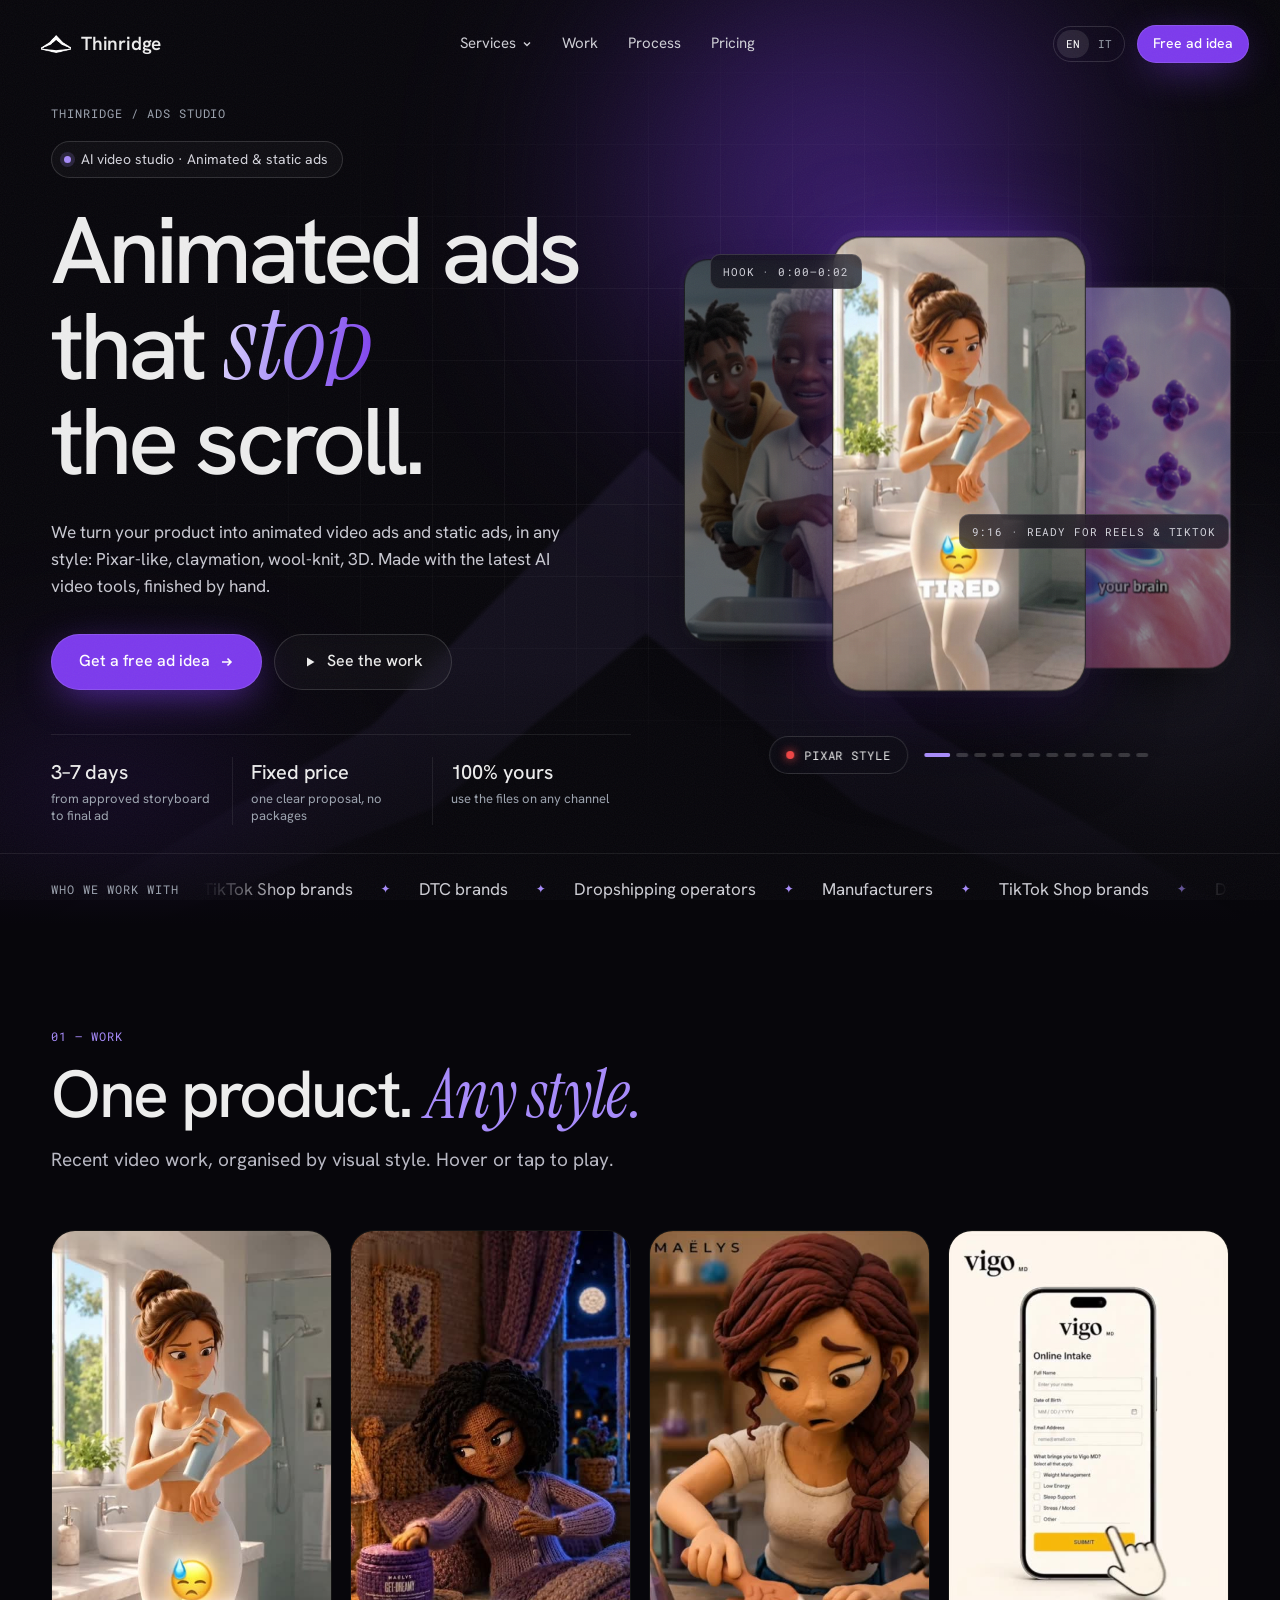
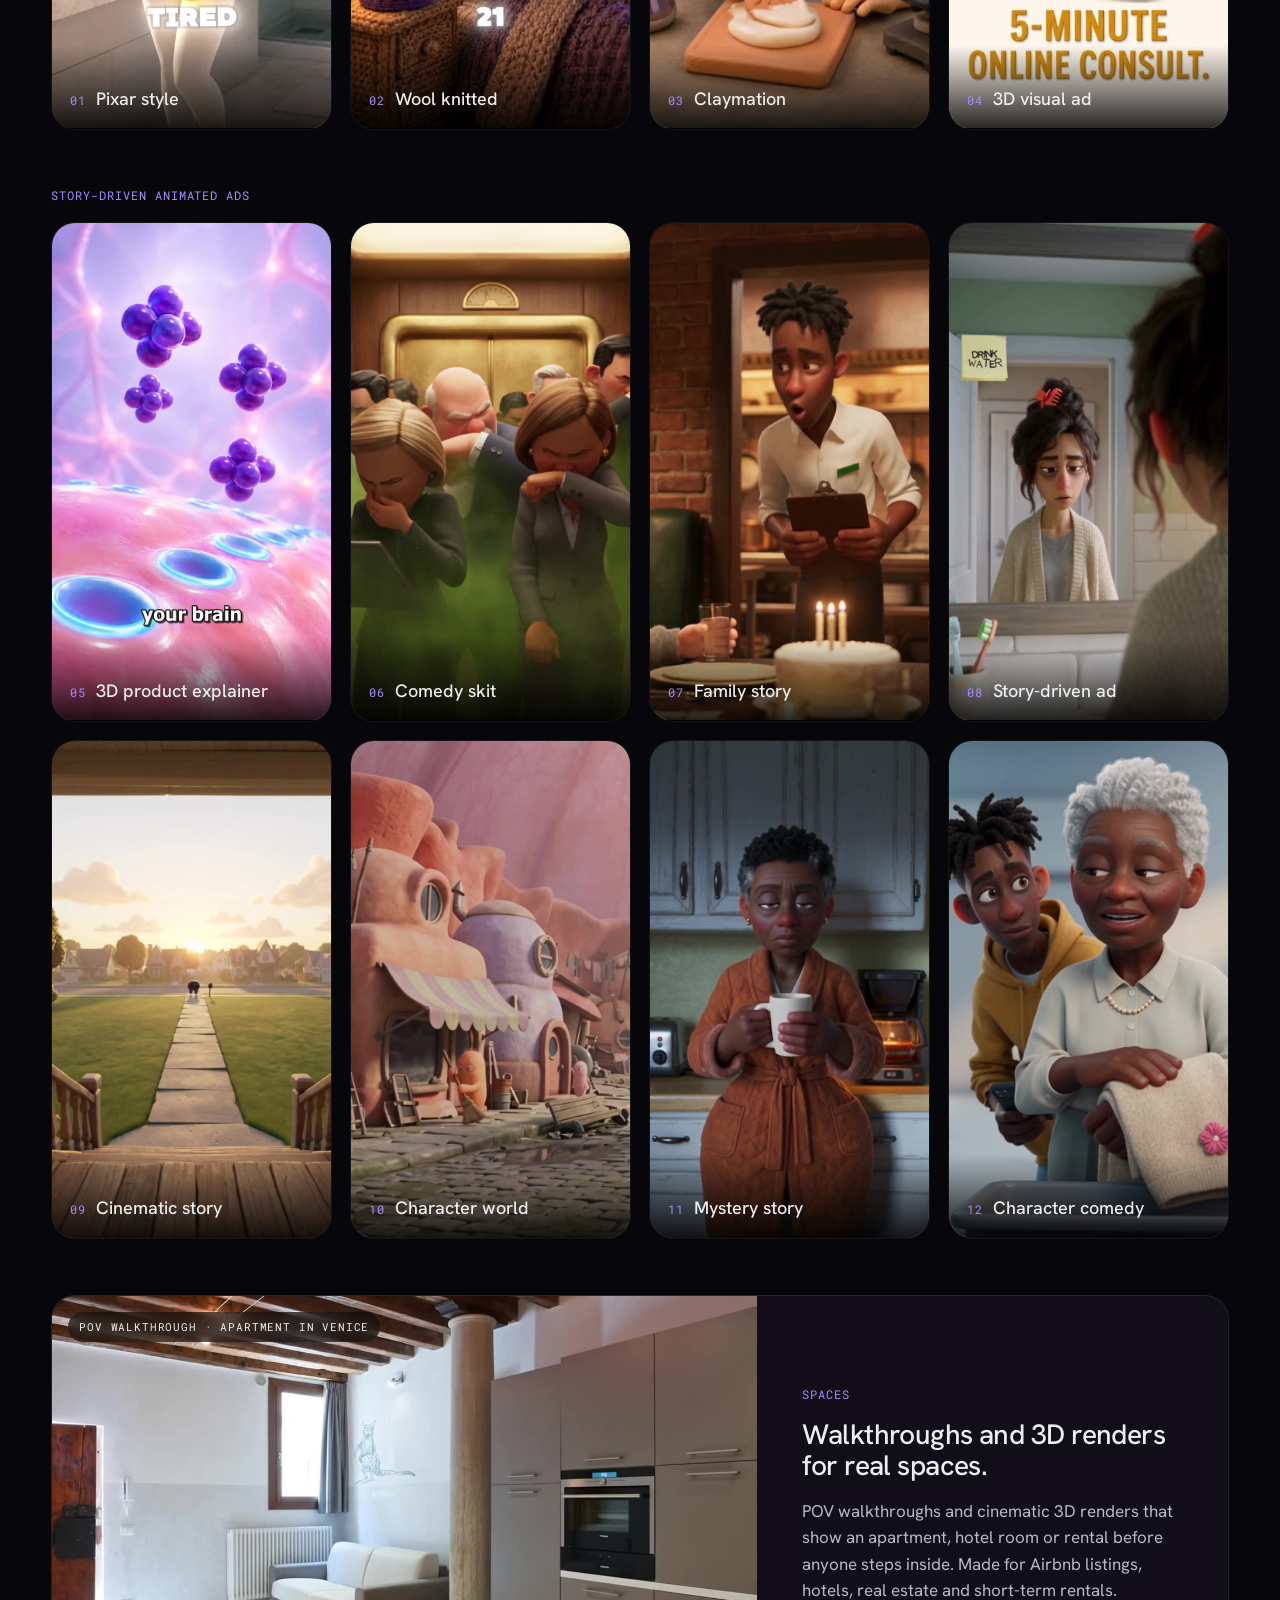
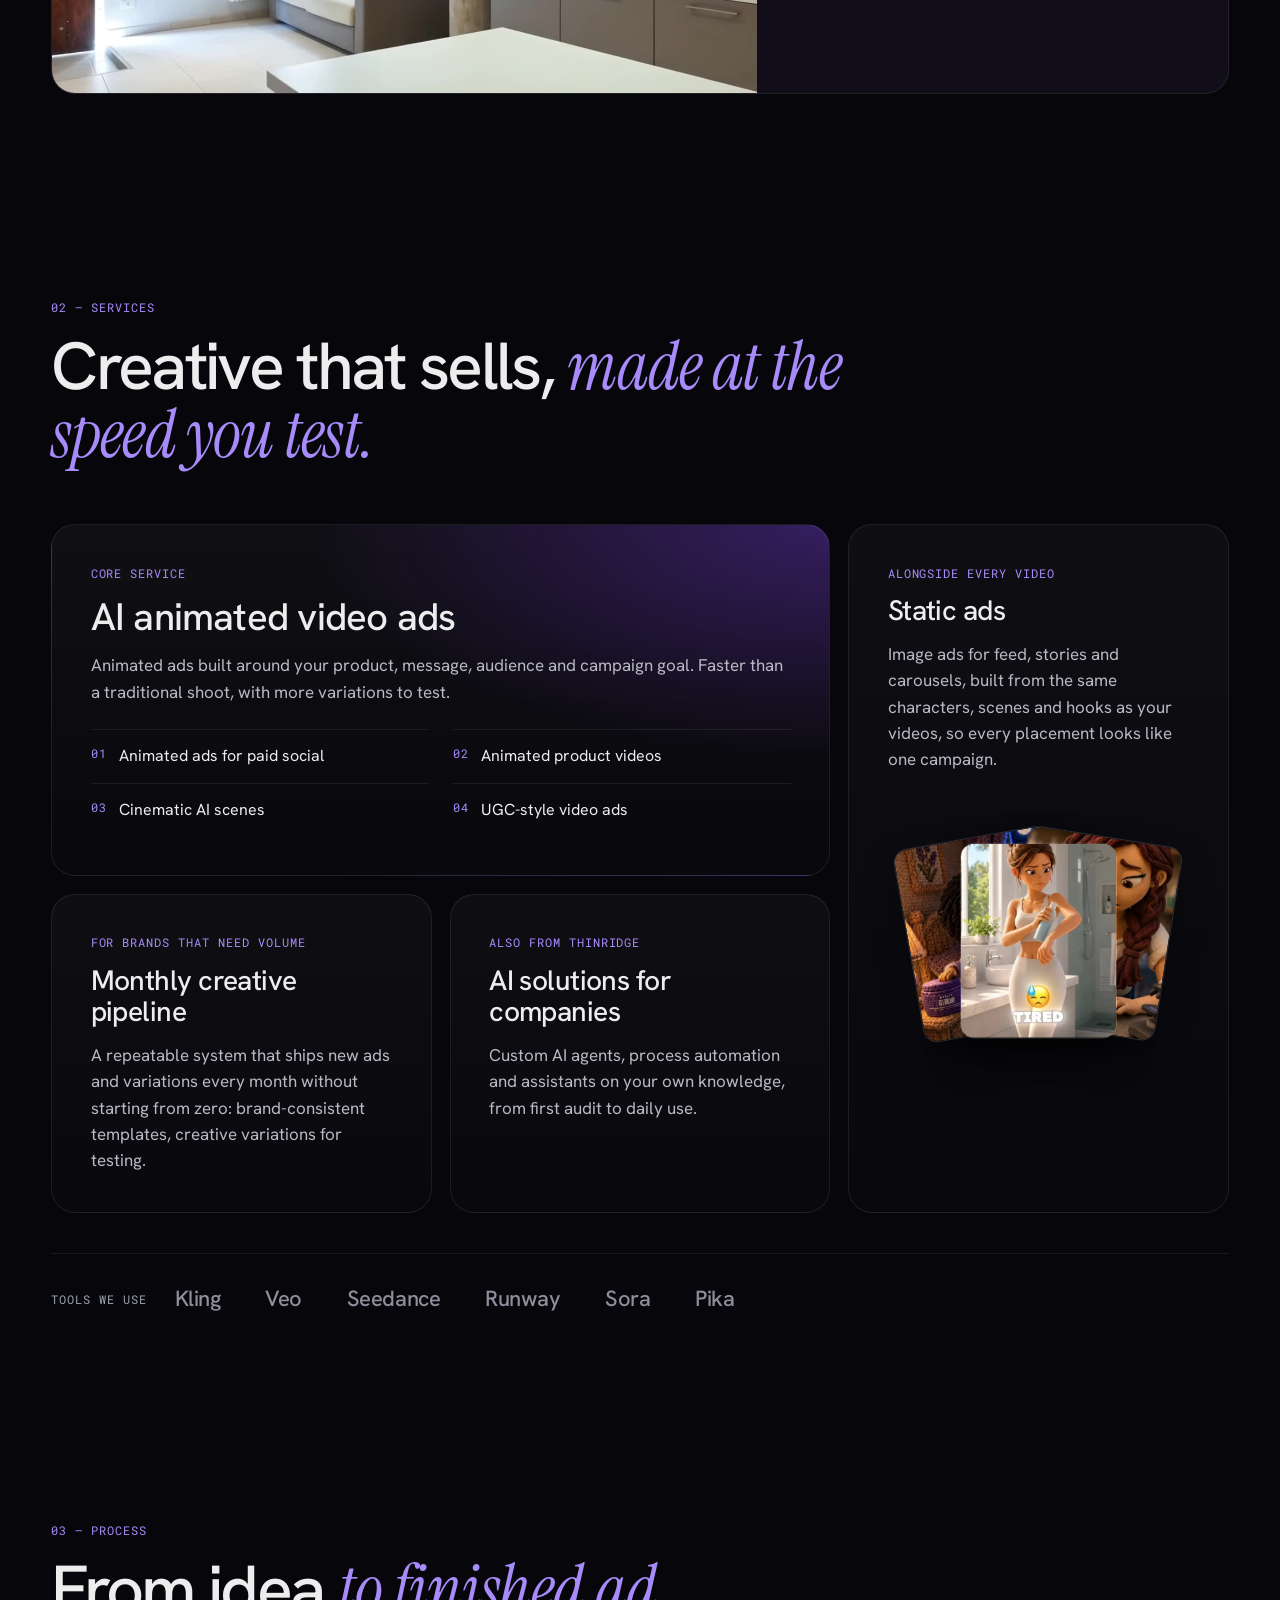
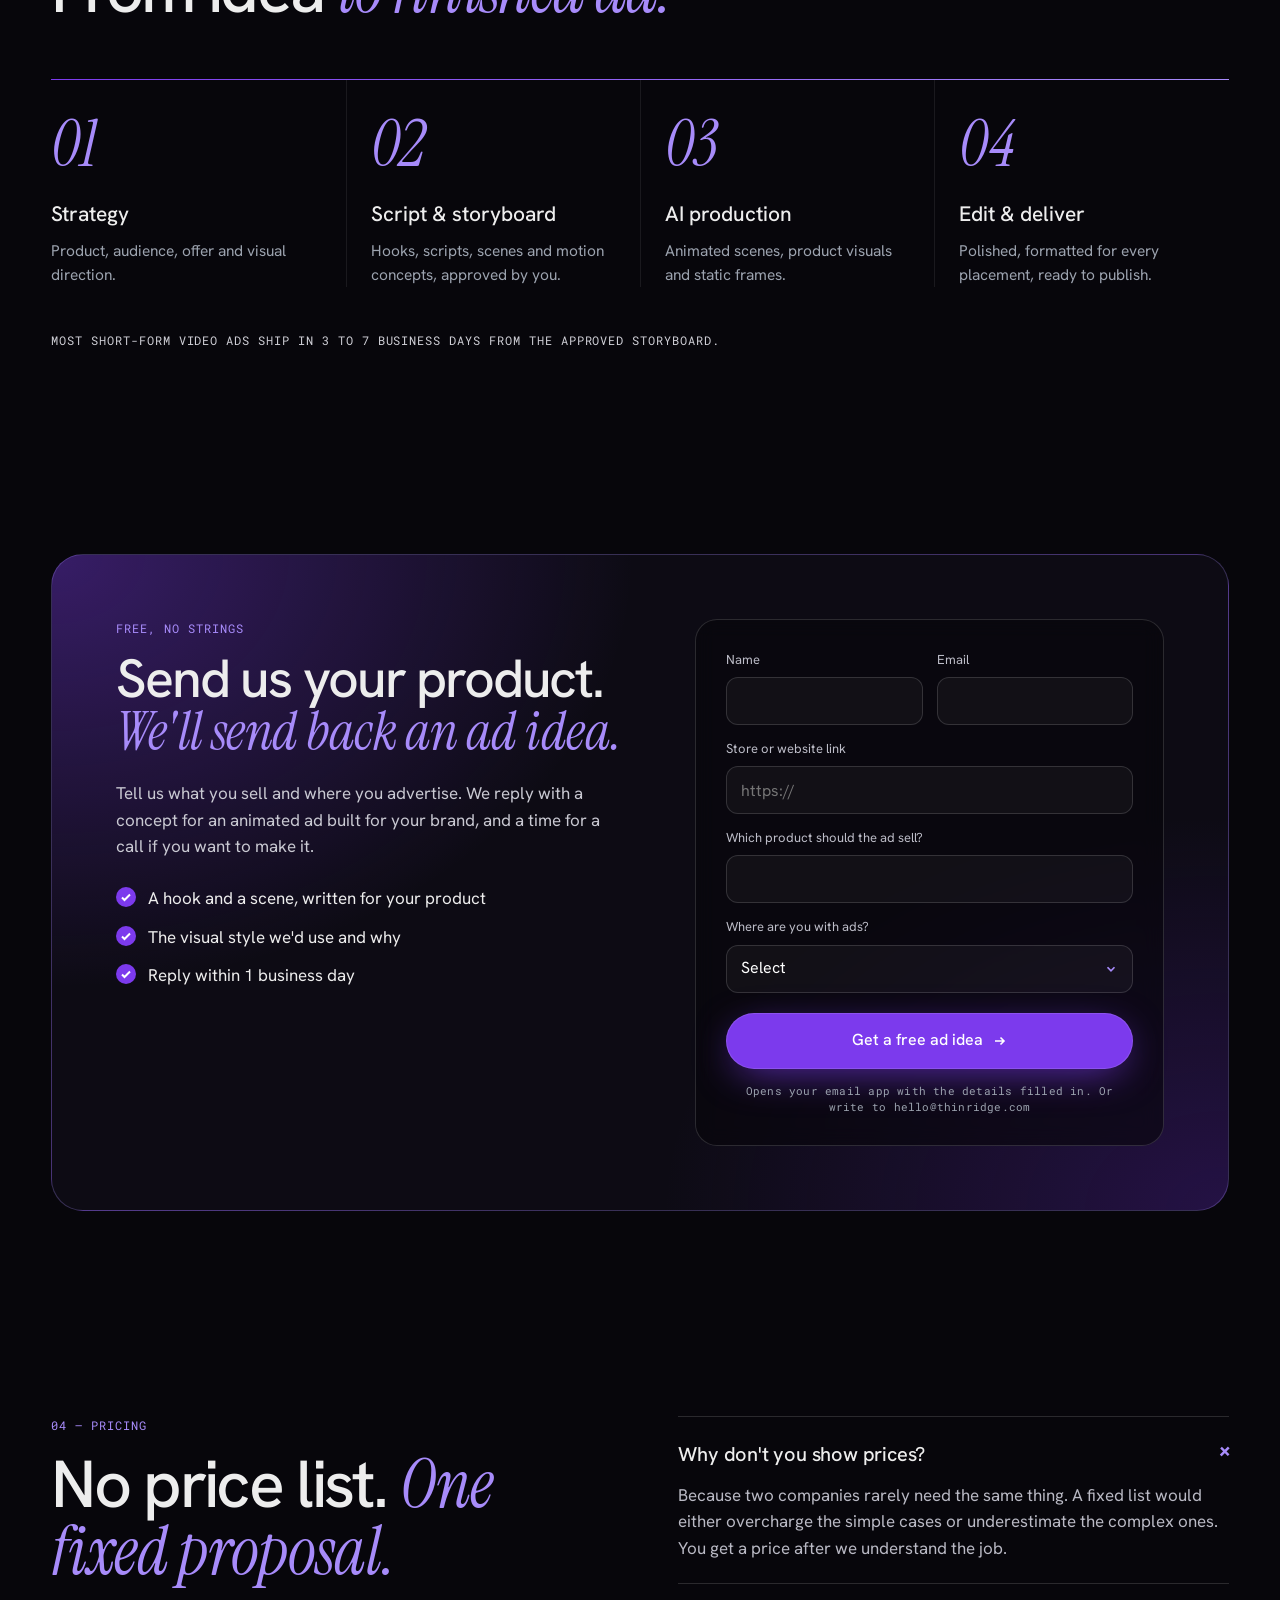
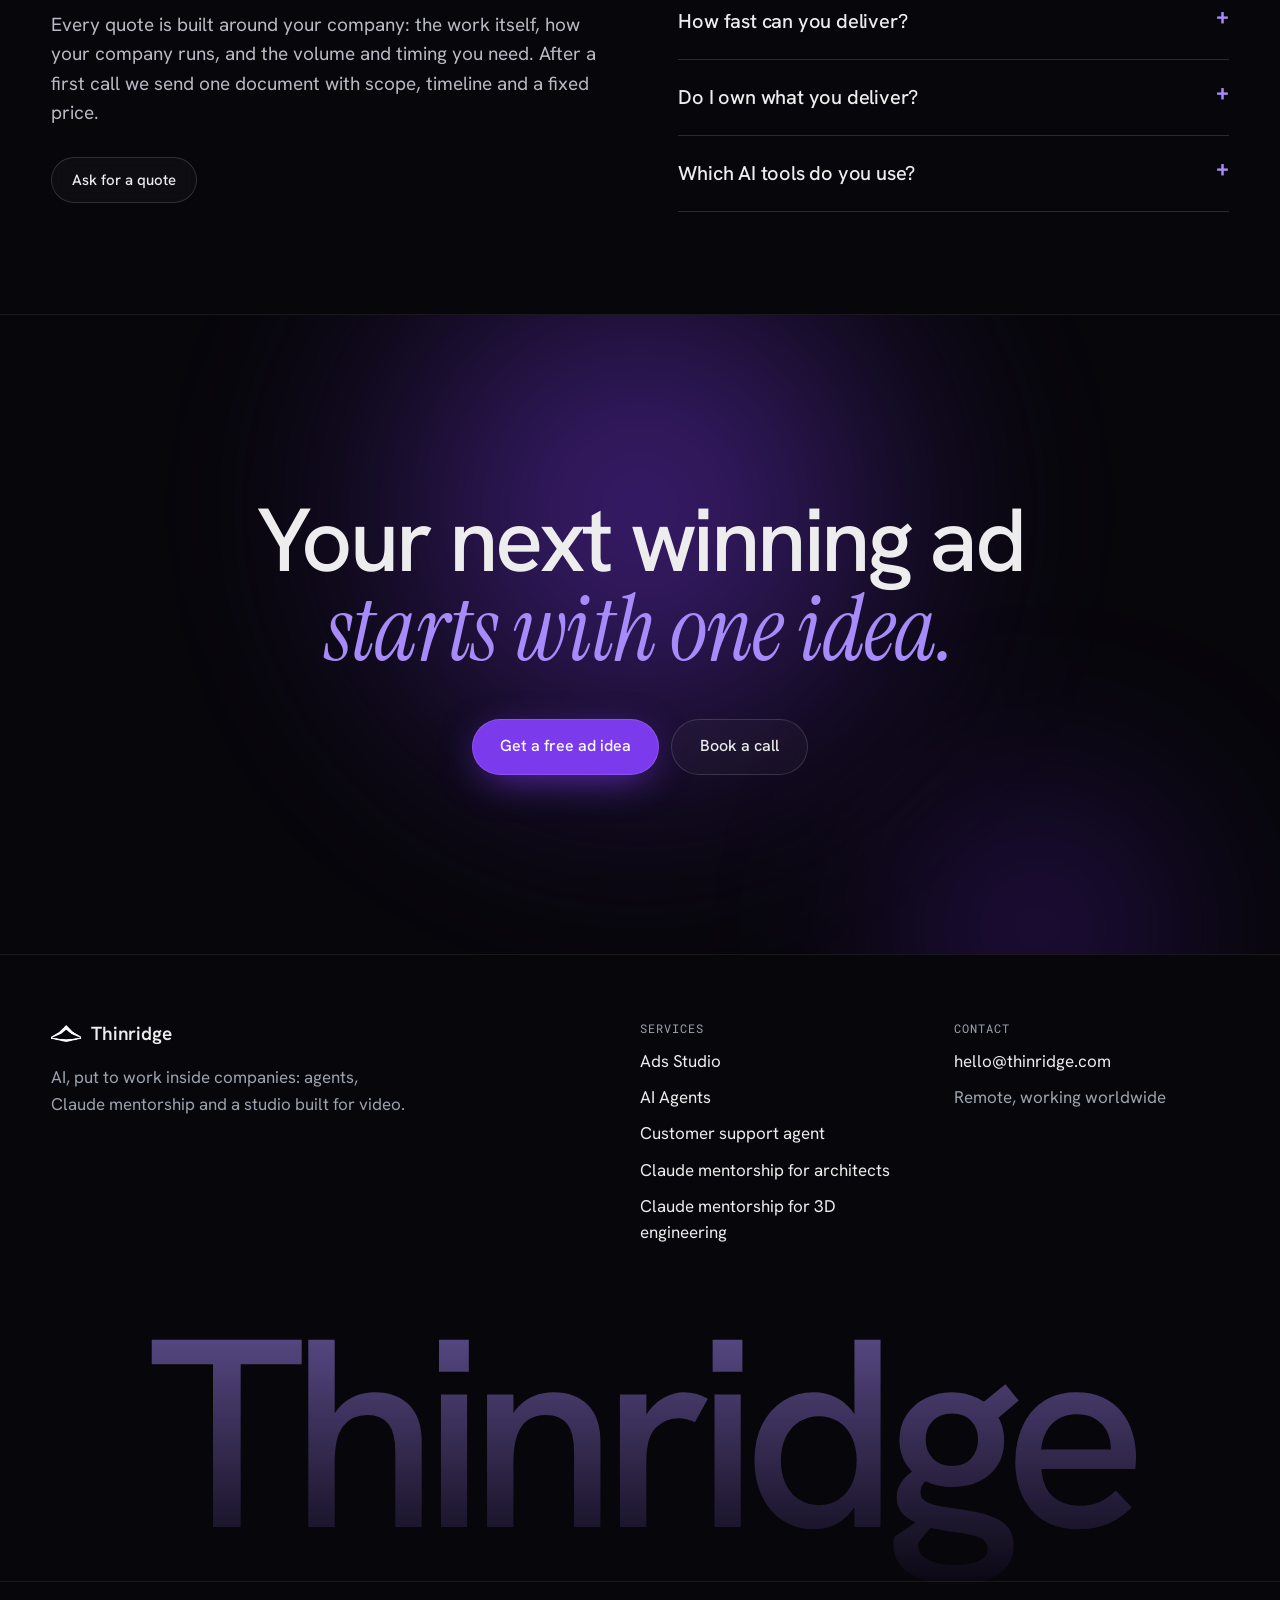
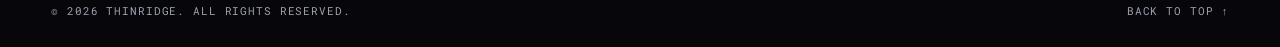
==== commit 191bdddf: "Vaguer service copy, new support-agent chat visual and example conversations" ====
--- a/ads/index.html
+++ b/ads/index.html
@@ -209,10 +209,10 @@
         <label><span data-i18n="f.email">Email</span><input name="email" type="email" autocomplete="email" required /></label>
         <label class="full"><span data-i18n="f.link">Store or website link</span><input name="link" type="url" placeholder="https://" /></label>
         <label class="full"><span data-i18n="f.product">Which product should the ad sell?</span><input name="product" /></label>
-        <label class="full"><span data-i18n="f.budget">Monthly ad spend</span>
+        <label class="full"><span data-i18n="f.budget">Where are you with ads?</span>
           <select name="budget">
             <option value="" data-i18n="f.b0">Select</option>
-            <option>&lt; €1k</option><option>€1k – €5k</option><option>€5k – €20k</option><option>€20k+</option>
+            <option value="Not running ads yet" data-i18n="f.b1">Not running ads yet</option><option value="Testing ads" data-i18n="f.b2">Testing a few ads</option><option value="Running ads regularly" data-i18n="f.b3">Running ads regularly</option><option value="Scaling" data-i18n="f.b4">Scaling up</option>
           </select>
         </label>
         <button class="btn btn-primary btn-lg full" type="submit"><span data-i18n="cta.idea">Get a free ad idea</span><svg viewBox="0 0 14 14" aria-hidden="true"><path d="M2 7h9M7.5 3.5 11 7l-3.5 3.5" fill="none" stroke="currentColor" stroke-width="1.6"/></svg></button>
--- a/styles.css
+++ b/styles.css
@@ -462,3 +462,49 @@
 }
 @media (max-width:720px){.dots{gap:4px}.dots button{width:8px}.dots button.on{width:18px}.stage-ui{gap:10px}}
 @media (max-width:720px){.wire{display:none}.code{font-size:10.5px}}
+
+/* support widget */
+.widget{position:relative;z-index:1;width:min(420px,100%);border-radius:24px;overflow:hidden;background:rgba(17,14,26,.92);border:1px solid var(--line2);box-shadow:0 50px 100px -30px rgba(0,0,0,.9),0 0 100px -30px rgba(124,58,237,.75);backdrop-filter:blur(14px)}
+.w-head{display:flex;align-items:center;gap:12px;padding:16px 18px;background:linear-gradient(120deg,#7c3aed,#5b21b6)}
+.w-av{width:38px;height:38px;border-radius:12px;background:rgba(255,255,255,.16);display:grid;place-items:center;flex:none}
+.w-av img{width:24px}
+.w-head b{display:block;font-weight:600;font-size:15px}
+.w-head small{display:block;font-size:12px;color:rgba(255,255,255,.75)}
+.w-live{margin-left:auto;width:9px;height:9px;border-radius:50%;background:#4ade80;box-shadow:0 0 0 4px rgba(74,222,128,.2)}
+.w-body{padding:16px;display:flex;flex-direction:column;gap:10px;font-size:14px;min-height:360px}
+.w-row{display:flex;flex-direction:column;align-items:flex-start;gap:3px}
+.w-row.u{align-items:flex-end}
+.w-row .msg{max-width:86%}
+.w-time{font-size:9.5px;color:var(--muted);letter-spacing:.04em;text-transform:none}
+.w-chips{display:flex;flex-wrap:wrap;gap:6px}
+.w-chips span{font-size:12.5px;padding:6px 11px;border-radius:999px;border:1px solid rgba(167,139,250,.45);color:var(--v3);background:rgba(124,58,237,.1)}
+.w-hand{align-self:stretch;display:flex;flex-direction:column;gap:3px;padding:10px 12px;border-radius:12px;border:1px dashed rgba(167,139,250,.5);background:rgba(124,58,237,.08);font-size:13px;color:#e4e4ea}
+.w-hand .mono{font-size:10px;color:var(--v2)}
+.w-hand .mono::before{content:"→ "}
+.w-input{display:flex;align-items:center;gap:10px;margin:0 14px 14px;padding:6px 6px 6px 14px;border-radius:999px;border:1px solid var(--line2);background:rgba(255,255,255,.04);color:var(--muted);font-size:13.5px}
+.w-input i{margin-left:auto;width:34px;height:34px;border-radius:50%;background:var(--v);display:grid;place-items:center;color:#fff}
+.w-input svg{width:15px;height:15px}
+.ch-ic{display:flex;gap:6px;margin:4px 0 6px;color:var(--v3)}
+.ch-ic svg{width:18px;height:18px}
+/* examples tabs */
+.examples{display:grid;grid-template-columns:260px 1fr;gap:18px;align-items:start}
+.tabs{display:flex;flex-direction:column;gap:6px}
+.tab{text-align:left;padding:14px 18px;border-radius:14px;border:1px solid var(--line);background:rgba(255,255,255,.02);font-size:16px;color:#cfcfd6;transition:background .3s,border-color .3s,color .3s}
+.tab:hover{border-color:rgba(167,139,250,.4)}
+.tab.on{background:rgba(124,58,237,.18);border-color:rgba(167,139,250,.6);color:#fff}
+.ex-panel{display:none;border-radius:22px;border:1px solid var(--line2);background:rgba(17,14,26,.8);overflow:hidden}
+.ex-panel.on{display:block;animation:seqIn .5s var(--ease)}
+.ex-head{display:flex;justify-content:space-between;align-items:center;gap:12px;padding:16px 20px;border-bottom:1px solid var(--line)}
+.ch-tag{display:inline-flex;align-items:center;gap:6px;color:var(--v3);font-size:10.5px}
+.ch-tag svg{width:14px;height:14px}
+.ex-body{padding:20px;display:flex;flex-direction:column;gap:12px;font-size:15px}
+.ex-body .msg{max-width:72%}
+.ex-foot{display:flex;gap:12px;align-items:baseline;flex-wrap:wrap;padding:14px 20px;border-top:1px solid var(--line);color:#cfcfd6;font-size:14px}
+.ex-foot .mono{color:var(--v2);font-size:10.5px}
+@media (max-width:1080px){.examples{grid-template-columns:1fr}.tabs{flex-direction:row;flex-wrap:wrap}.tab{padding:10px 14px;font-size:14px}}
+@media (max-width:720px){.ex-body .msg{max-width:88%}.ex-body{font-size:14px;padding:14px}.w-body{min-height:0;font-size:13.5px}.fc-ch{display:none}}
+.w-ch{display:flex;align-items:center;gap:10px;padding:10px 16px 14px;border-top:1px solid var(--line);font-size:12px;color:var(--muted)}
+.w-ch .ch-ic{margin:0}.w-ch .ch-ic svg{width:15px;height:15px}
+@media (max-width:720px){.w-opt{display:none!important}}
+.visual .illus{bottom:-26px}
+@media (max-width:720px){.ph-hero .visual{margin-bottom:40px}}
